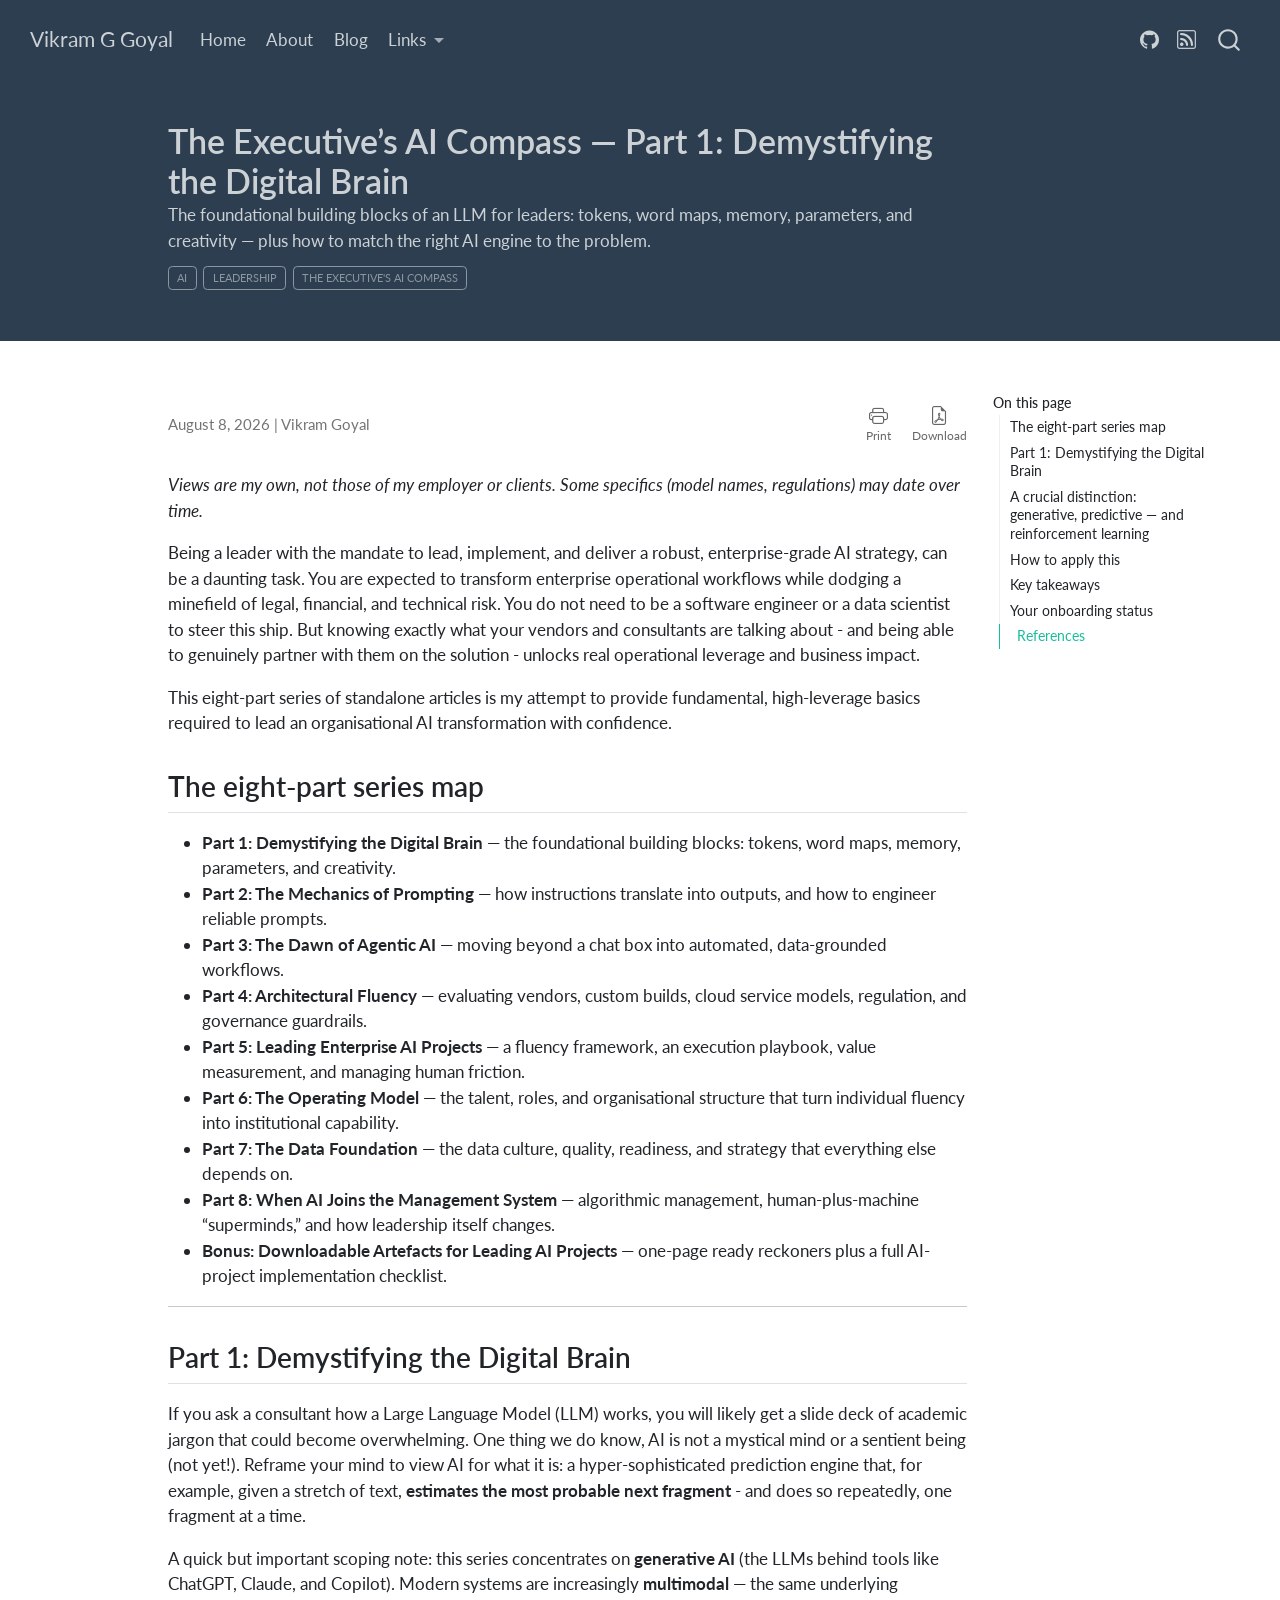
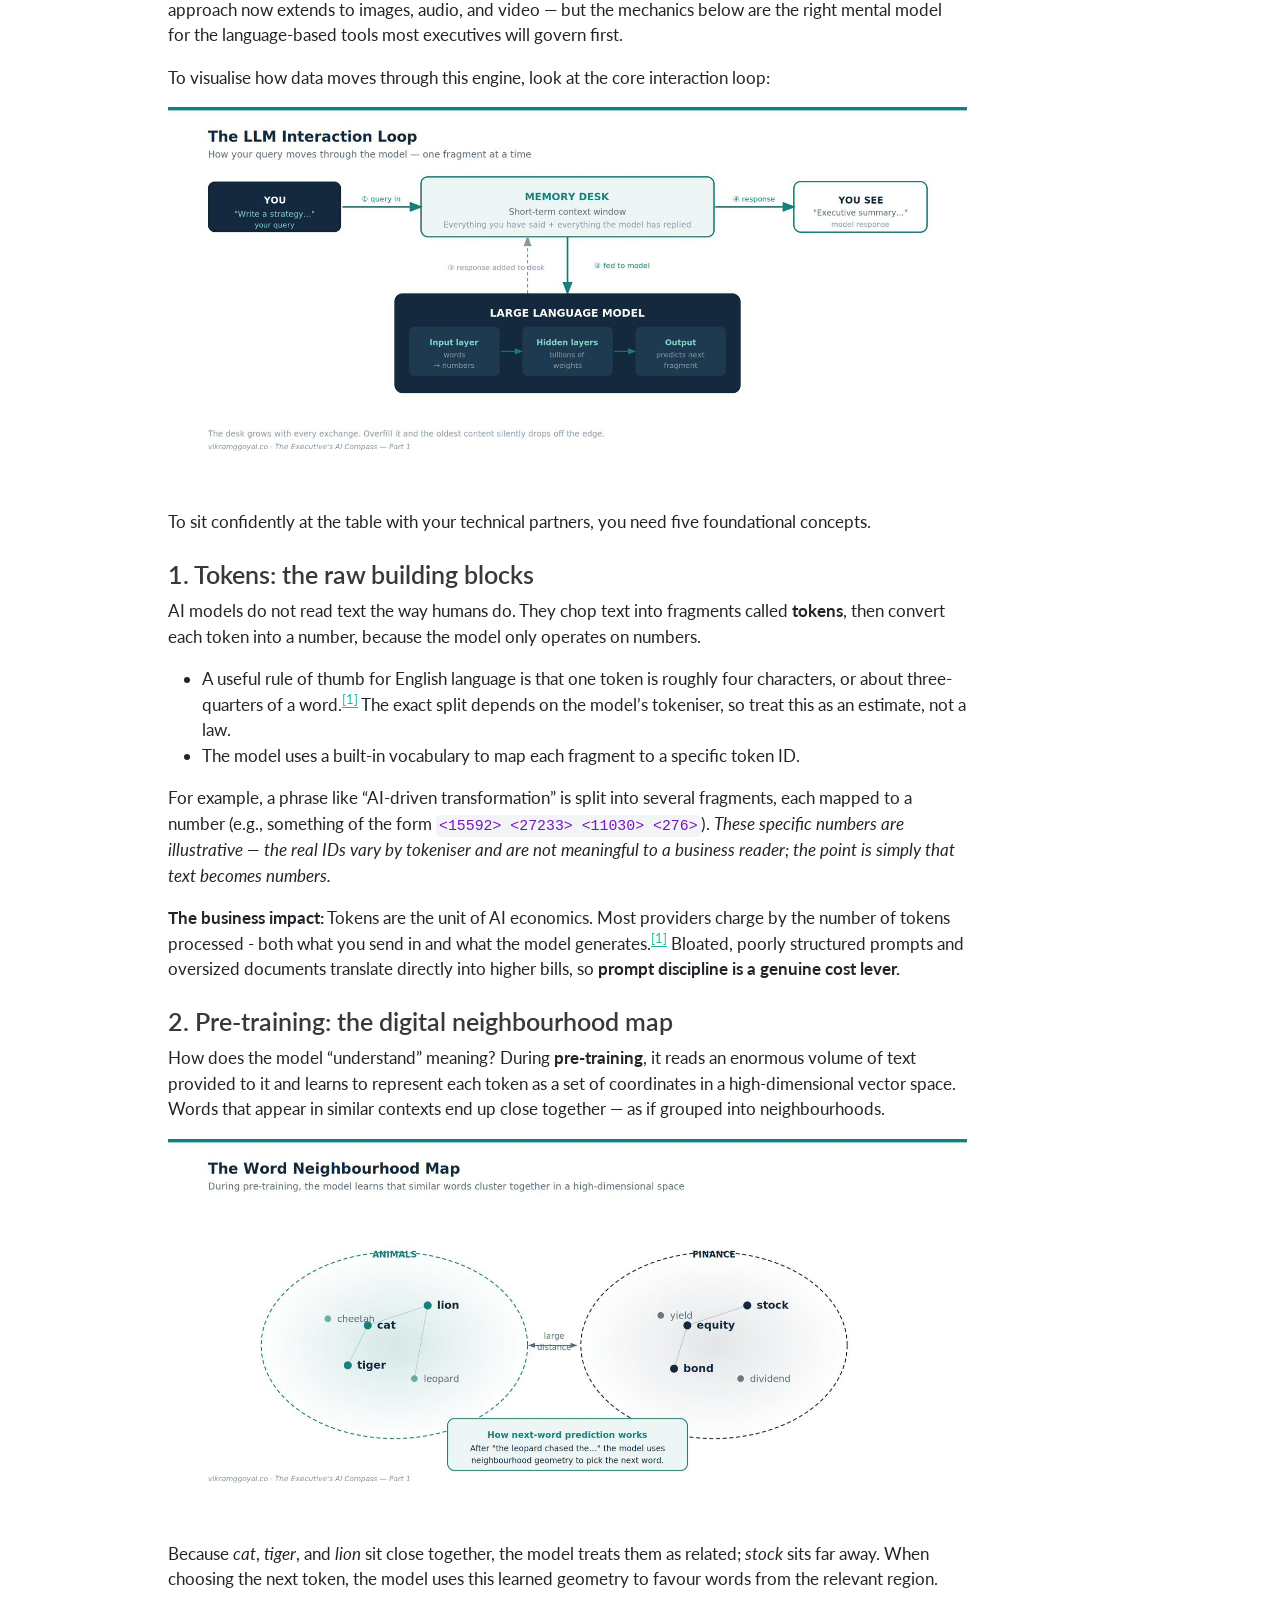
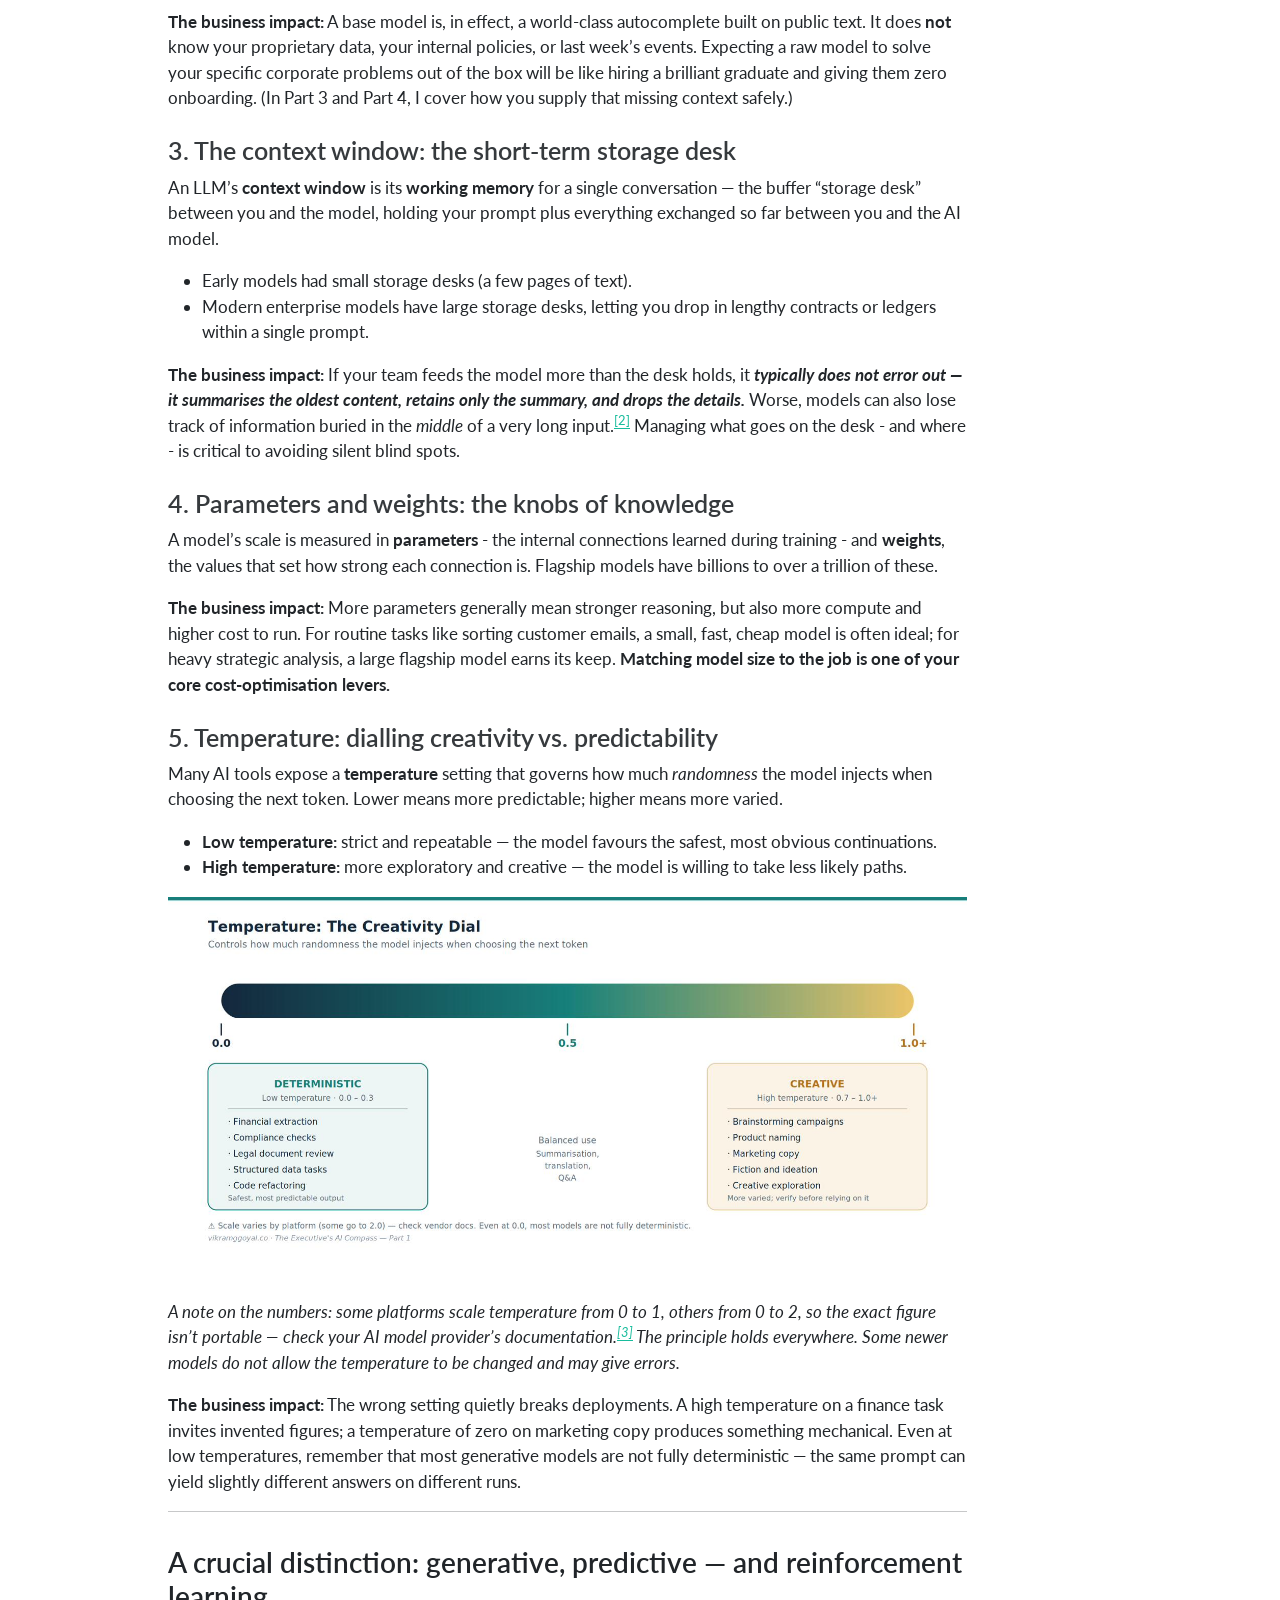
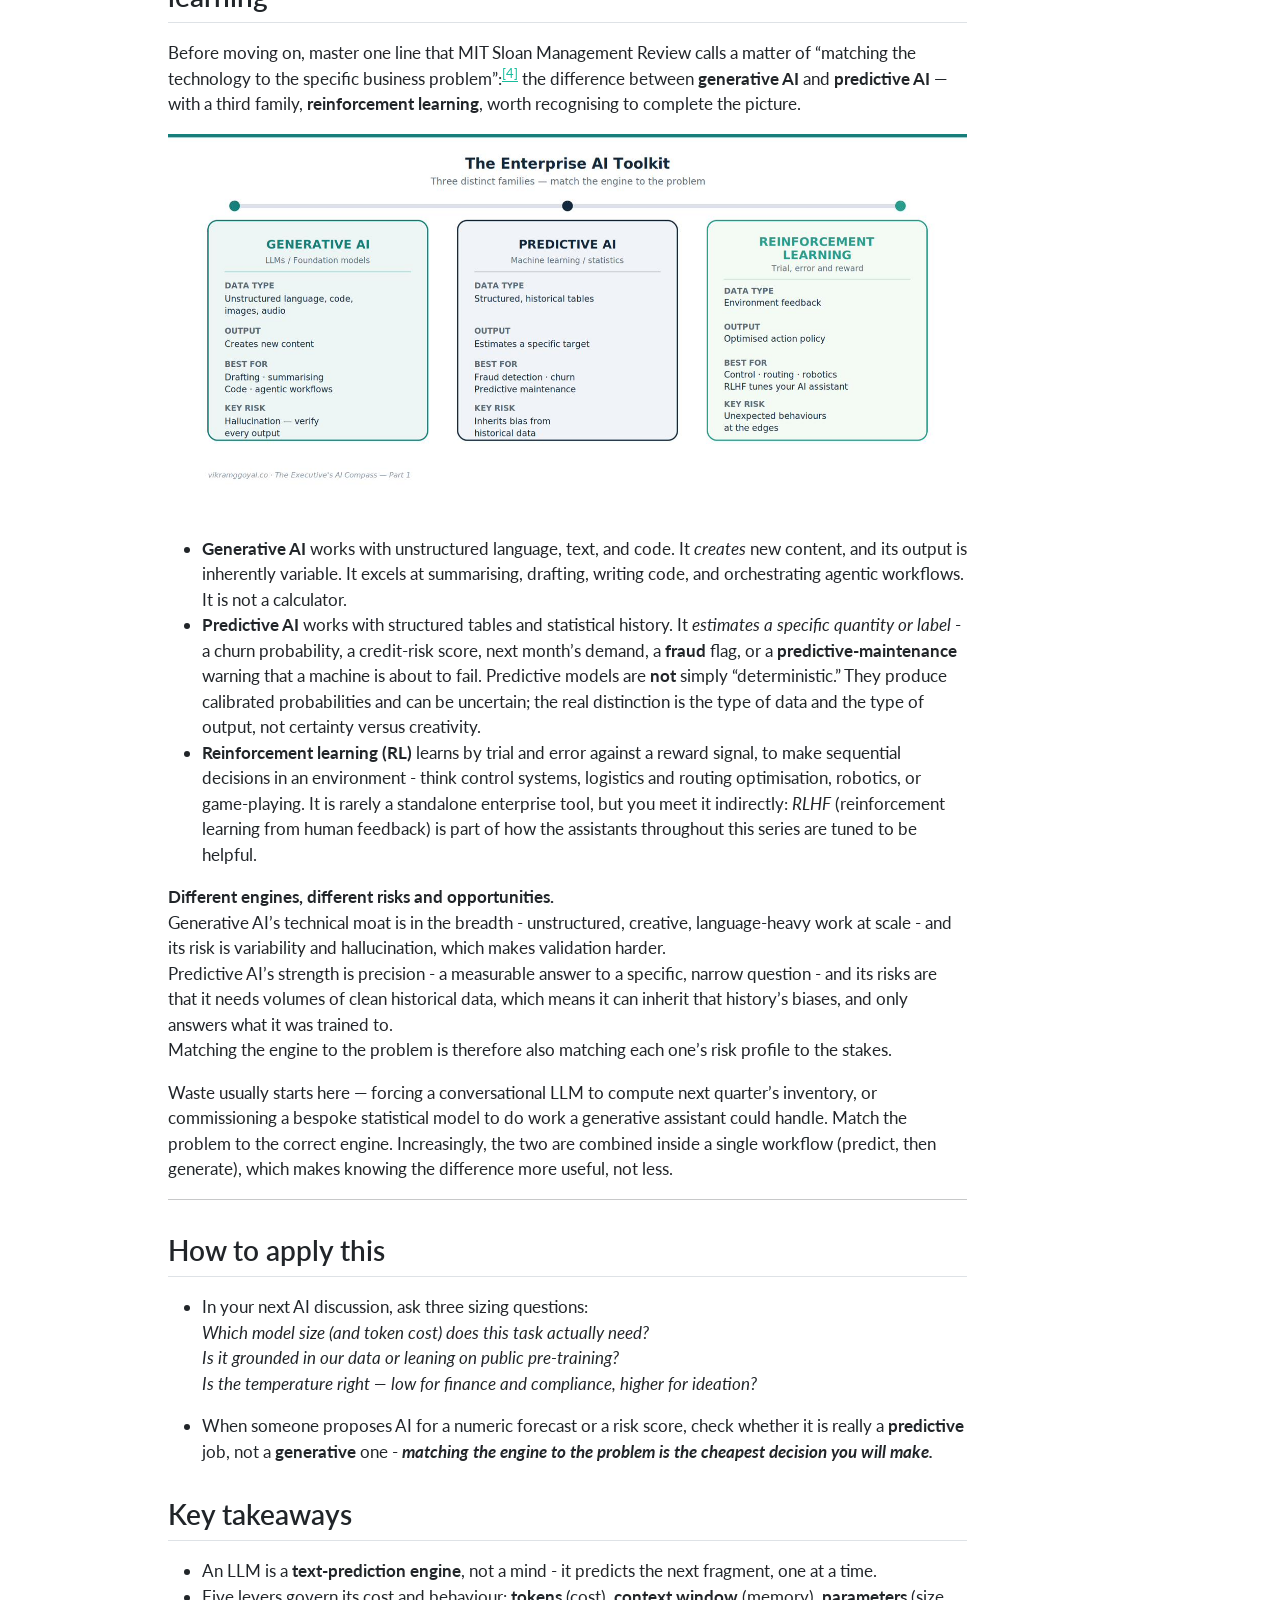
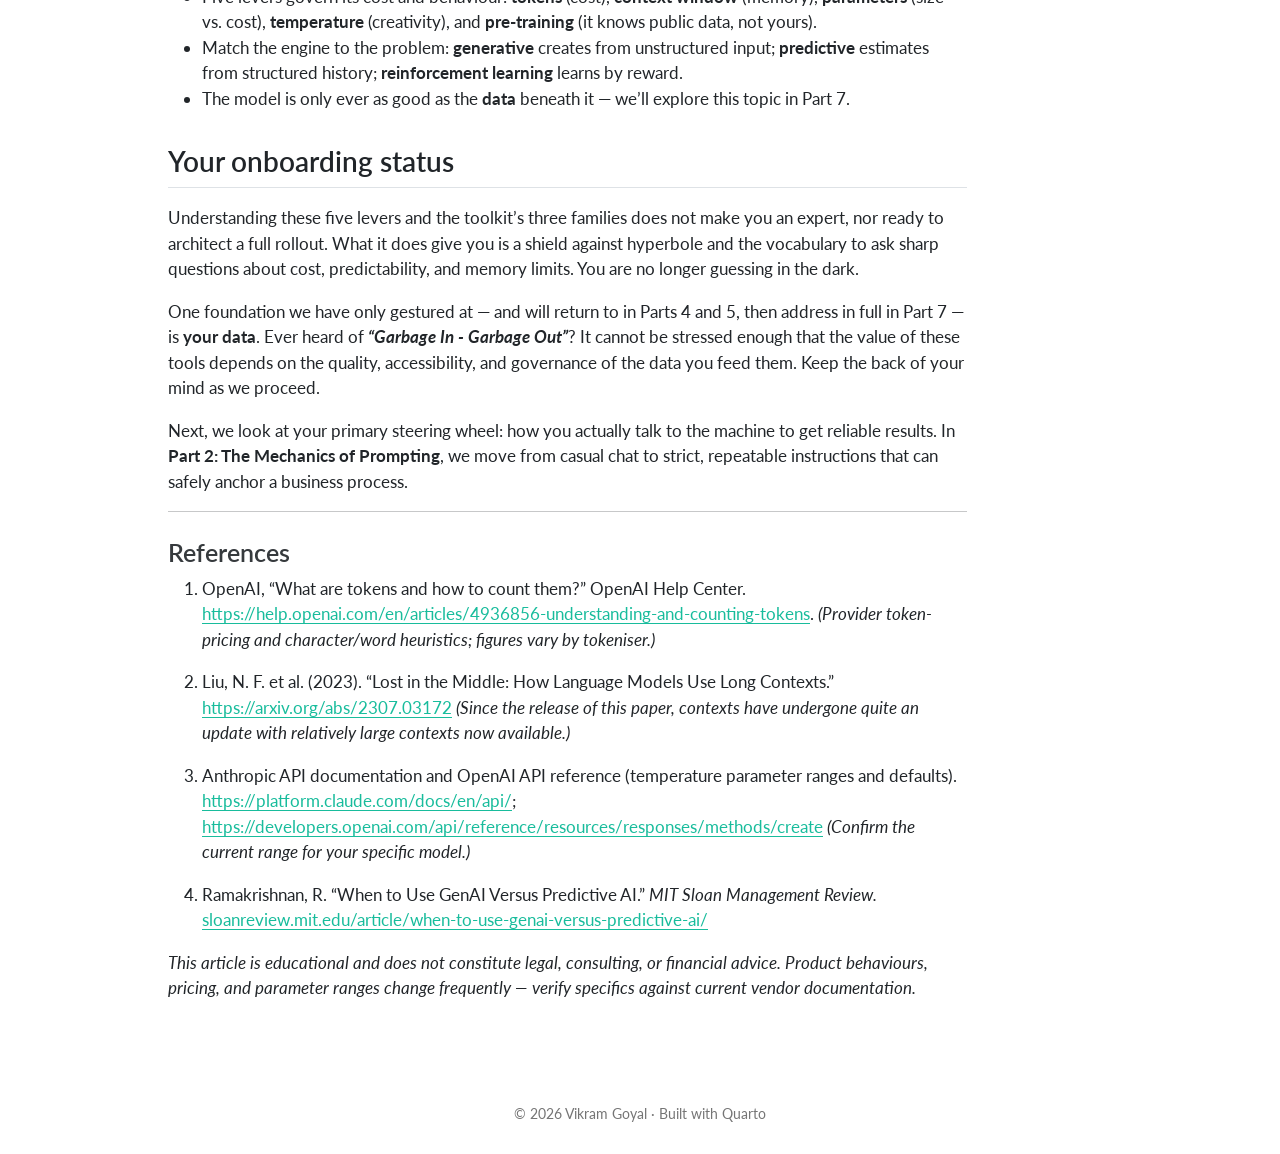
==== posts/executives-ai-compass-part-1/index.html @ efe6c6ca "Built site for gh-pages" ====
<!DOCTYPE html>
<html xmlns="http://www.w3.org/1999/xhtml" lang="en" xml:lang="en"><head>

<meta charset="utf-8">
<meta name="generator" content="quarto-1.10.18">

<meta name="viewport" content="width=device-width, initial-scale=1.0, user-scalable=yes">

<meta name="author" content="Vikram Goyal">
<meta name="dcterms.date" content="2026-08-08">
<meta name="description" content="The foundational building blocks of an LLM for leaders: tokens, word maps, memory, parameters, and creativity — plus how to match the right AI engine to the problem.">

<title>The Executive’s AI Compass — Part 1: Demystifying the Digital Brain – Vikram G Goyal</title>
<style>
/* Default styles provided by pandoc.
** See https://pandoc.org/MANUAL.html#variables-for-html for config info.
*/
span.smallcaps{font-variant: small-caps;}
div.columns{display: flex; gap: 1.5em;}
div.column{flex: auto;}
@media screen {
div.columns{gap: min(4vw, 1.5em);}
div.column{overflow-x: auto;}
}
div.hanging-indent{margin-left: 1.5em; text-indent: -1.5em;}
ul.task-list{list-style: none;}
ul.task-list li input[type="checkbox"] {
  width: 0.8em;
  margin: 0 0.8em 0.2em -1em; /* quarto-specific, see https://github.com/quarto-dev/quarto-cli/issues/4556 */ 
  vertical-align: middle;
}
</style>


<script src="../../site_libs/quarto-nav/quarto-nav.js"></script>
<script src="../../site_libs/quarto-nav/headroom.min.js"></script>
<script src="../../site_libs/clipboard/clipboard.min.js"></script>
<script src="../../site_libs/quarto-search/autocomplete.umd.js"></script>
<script src="../../site_libs/quarto-search/fuse.min.js"></script>
<script src="../../site_libs/quarto-search/quarto-search.js"></script>
<meta name="quarto:offset" content="../../">
<script src="../../site_libs/quarto-html/quarto.js" type="module"></script>
<script src="../../site_libs/quarto-html/tabsets/tabsets.js" type="module"></script>
<script src="../../site_libs/quarto-html/popper.min.js"></script>
<script src="../../site_libs/quarto-html/tippy.umd.min.js"></script>
<script src="../../site_libs/quarto-html/anchor.min.js"></script>
<link href="../../site_libs/quarto-html/tippy.css" rel="stylesheet">
<link href="../../site_libs/quarto-html/quarto-syntax-highlighting-64a204ab8560d761af7679ceaba22944.css" rel="stylesheet" id="quarto-text-highlighting-styles">
<script src="../../site_libs/bootstrap/bootstrap.min.js"></script>
<link href="../../site_libs/bootstrap/bootstrap-icons.css" rel="stylesheet">
<link href="../../site_libs/bootstrap/bootstrap-94cede32243f6e800099b3be98ef1876.min.css" rel="stylesheet" append-hash="true" id="quarto-bootstrap" data-mode="light">
<script id="quarto-search-options" type="application/json">{
  "location": "navbar",
  "copy-button": false,
  "collapse-after": 3,
  "panel-placement": "end",
  "type": "overlay",
  "limit": 50,
  "keyboard-shortcut": [
    "f",
    "/",
    "s"
  ],
  "show-item-context": false,
  "language": {
    "search-no-results-text": "No results",
    "search-matching-documents-text": "matching documents",
    "search-copy-link-title": "Copy link to search",
    "search-hide-matches-text": "Hide additional matches",
    "search-more-match-text": "more match in this document",
    "search-more-matches-text": "more matches in this document",
    "search-clear-button-title": "Clear",
    "search-text-placeholder": "",
    "search-detached-cancel-button-title": "Cancel",
    "search-submit-button-title": "Submit",
    "search-label": "Search"
  }
}</script>
<style>html{ scroll-behavior: smooth; }</style>


<link rel="stylesheet" href="../../styles/print.css">
</head>

<body class="nav-fixed quarto-light">

<div id="quarto-search-results"></div>
  <header id="quarto-header" class="headroom fixed-top quarto-banner">
    <nav class="navbar navbar-expand-lg " data-bs-theme="dark">
      <div class="navbar-container container-fluid">
      <div class="navbar-brand-container mx-auto">
    <a class="navbar-brand" href="../../index.html">
    <span class="navbar-title">Vikram G Goyal</span>
    </a>
  </div>
            <div id="quarto-search" class="" title="Search"></div>
          <button class="navbar-toggler" type="button" data-bs-toggle="collapse" data-bs-target="#navbarCollapse" aria-controls="navbarCollapse" role="menu" aria-expanded="false" aria-label="Toggle navigation" onclick="if (window.quartoToggleHeadroom) { window.quartoToggleHeadroom(); }">
  <span class="navbar-toggler-icon"></span>
</button>
          <div class="collapse navbar-collapse" id="navbarCollapse">
            <ul class="navbar-nav navbar-nav-scroll me-auto">
  <li class="nav-item">
    <a class="nav-link" href="../../index.html"> 
<span class="menu-text">Home</span></a>
  </li>  
  <li class="nav-item">
    <a class="nav-link" href="../../about.html"> 
<span class="menu-text">About</span></a>
  </li>  
  <li class="nav-item">
    <a class="nav-link" href="../../blog.html"> 
<span class="menu-text">Blog</span></a>
  </li>  
  <li class="nav-item dropdown ">
    <a class="nav-link dropdown-toggle" href="#" id="nav-menu-links" role="link" data-bs-toggle="dropdown" aria-expanded="false">
 <span class="menu-text">Links</span>
    </a>
    <ul class="dropdown-menu" aria-labelledby="nav-menu-links">    
        <li>
    <a class="dropdown-item" href="../../links/youtube.html">
 <span class="dropdown-text">YouTube</span></a>
  </li>  
        <li>
    <a class="dropdown-item" href="../../links/reading.html">
 <span class="dropdown-text">Reading</span></a>
  </li>  
    </ul>
  </li>
</ul>
            <ul class="navbar-nav navbar-nav-scroll ms-auto">
  <li class="nav-item compact">
    <a class="nav-link" href="https://github.com/vikramggoyal"> <i class="bi bi-github" role="img" aria-label="GitHub">
</i> 
<span class="menu-text"></span></a>
  </li>  
  <li class="nav-item compact">
    <a class="nav-link" href="../../blog.xml"> <i class="bi bi-rss" role="img" aria-label="RSS">
</i> 
<span class="menu-text"></span></a>
  </li>  
</ul>
          </div> <!-- /navcollapse -->
            <div class="quarto-navbar-tools">
</div>
      </div> <!-- /container-fluid -->
    </nav>
</header>
<!-- content -->
<header id="title-block-header" class="quarto-title-block default page-columns page-full">
  <div class="quarto-title-banner page-columns page-full">
    <div class="quarto-title column-body">
      <h1 class="title">The Executive’s AI Compass — Part 1: Demystifying the Digital Brain</h1>
                  <div>
        <div class="description">
          The foundational building blocks of an LLM for leaders: tokens, word maps, memory, parameters, and creativity — plus how to match the right AI engine to the problem.
        </div>
      </div>
                          <div class="quarto-categories">
                <div class="quarto-category">AI</div>
                <div class="quarto-category">Leadership</div>
                <div class="quarto-category">The Executive's AI Compass</div>
              </div>
                  </div>
  </div>
    
  
  <div class="quarto-title-meta">

      <div>
      <div class="quarto-title-meta-heading">Author</div>
      <div class="quarto-title-meta-contents">
               <p>Vikram Goyal </p>
            </div>
    </div>
      
      <div>
      <div class="quarto-title-meta-heading">Published</div>
      <div class="quarto-title-meta-contents">
        <p class="date">August 8, 2026</p>
      </div>
    </div>
    
      
    </div>
    
  
  </header><div id="quarto-content" class="quarto-container page-columns page-rows-contents page-layout-article page-navbar">
<!-- sidebar -->
<!-- margin-sidebar -->
    <div id="quarto-margin-sidebar" class="sidebar margin-sidebar">
        <nav id="TOC" role="doc-toc" class="toc-active">
    <h2 id="toc-title">On this page</h2>
   
  <ul>
  <li><a href="#the-eight-part-series-map" id="toc-the-eight-part-series-map" class="nav-link active" data-scroll-target="#the-eight-part-series-map">The eight-part series map</a></li>
  <li><a href="#part-1-demystifying-the-digital-brain" id="toc-part-1-demystifying-the-digital-brain" class="nav-link" data-scroll-target="#part-1-demystifying-the-digital-brain">Part 1: Demystifying the Digital Brain</a>
  <ul class="collapse">
  <li><a href="#tokens-the-raw-building-blocks" id="toc-tokens-the-raw-building-blocks" class="nav-link" data-scroll-target="#tokens-the-raw-building-blocks">1. Tokens: the raw building blocks</a></li>
  <li><a href="#pre-training-the-digital-neighbourhood-map" id="toc-pre-training-the-digital-neighbourhood-map" class="nav-link" data-scroll-target="#pre-training-the-digital-neighbourhood-map">2. Pre-training: the digital neighbourhood map</a></li>
  <li><a href="#the-context-window-the-short-term-storage-desk" id="toc-the-context-window-the-short-term-storage-desk" class="nav-link" data-scroll-target="#the-context-window-the-short-term-storage-desk">3. The context window: the short-term storage desk</a></li>
  <li><a href="#parameters-and-weights-the-knobs-of-knowledge" id="toc-parameters-and-weights-the-knobs-of-knowledge" class="nav-link" data-scroll-target="#parameters-and-weights-the-knobs-of-knowledge">4. Parameters and weights: the knobs of knowledge</a></li>
  <li><a href="#temperature-dialling-creativity-vs.-predictability" id="toc-temperature-dialling-creativity-vs.-predictability" class="nav-link" data-scroll-target="#temperature-dialling-creativity-vs.-predictability">5. Temperature: dialling creativity vs.&nbsp;predictability</a></li>
  </ul></li>
  <li><a href="#a-crucial-distinction-generative-predictive-and-reinforcement-learning" id="toc-a-crucial-distinction-generative-predictive-and-reinforcement-learning" class="nav-link" data-scroll-target="#a-crucial-distinction-generative-predictive-and-reinforcement-learning">A crucial distinction: generative, predictive — and reinforcement learning</a></li>
  <li><a href="#how-to-apply-this" id="toc-how-to-apply-this" class="nav-link" data-scroll-target="#how-to-apply-this">How to apply this</a></li>
  <li><a href="#key-takeaways" id="toc-key-takeaways" class="nav-link" data-scroll-target="#key-takeaways">Key takeaways</a></li>
  <li><a href="#your-onboarding-status" id="toc-your-onboarding-status" class="nav-link" data-scroll-target="#your-onboarding-status">Your onboarding status</a>
  <ul class="collapse">
  <li><a href="#references" id="toc-references" class="nav-link" data-scroll-target="#references">References</a></li>
  </ul></li>
  </ul>
</nav>
    </div>
<!-- main -->
<main class="content quarto-banner-title-block" id="quarto-document-content">





<div class="post-header no-print">
<div class="post-header__byline">
<p><span class="post-header__date">August 8, 2026</span> | Vikram Goyal</p>
</div>
<div class="post-toolbar" role="group" aria-label="Post actions">
  <button type="button" class="post-toolbar__btn" data-action="print" onclick="window.print()" title="Print">
    <i class="bi bi-printer" aria-hidden="true"></i><span>Print</span>
  </button>
  <a class="post-toolbar__btn" data-action="pdf" href="index.pdf" download="" title="Download as PDF">
    <i class="bi bi-file-earmark-pdf" aria-hidden="true"></i><span>Download</span>
  </a>
</div>
</div>
<p><em>Views are my own, not those of my employer or clients. Some specifics (model names, regulations) may date over time.</em></p>
<p>Being a leader with the mandate to lead, implement, and deliver a robust, enterprise-grade AI strategy, can be a daunting task. You are expected to transform enterprise operational workflows while dodging a minefield of legal, financial, and technical risk. You do not need to be a software engineer or a data scientist to steer this ship. But knowing exactly what your vendors and consultants are talking about - and being able to genuinely partner with them on the solution - unlocks real operational leverage and business impact.</p>
<p>This eight-part series of standalone articles is my attempt to provide fundamental, high-leverage basics required to lead an organisational AI transformation with confidence.</p>
<section id="the-eight-part-series-map" class="level2">
<h2 class="anchored" data-anchor-id="the-eight-part-series-map">The eight-part series map</h2>
<ul>
<li><strong>Part 1: Demystifying the Digital Brain</strong> — the foundational building blocks: tokens, word maps, memory, parameters, and creativity.</li>
<li><strong>Part 2: The Mechanics of Prompting</strong> — how instructions translate into outputs, and how to engineer reliable prompts.</li>
<li><strong>Part 3: The Dawn of Agentic AI</strong> — moving beyond a chat box into automated, data-grounded workflows.</li>
<li><strong>Part 4: Architectural Fluency</strong> — evaluating vendors, custom builds, cloud service models, regulation, and governance guardrails.</li>
<li><strong>Part 5: Leading Enterprise AI Projects</strong> — a fluency framework, an execution playbook, value measurement, and managing human friction.</li>
<li><strong>Part 6: The Operating Model</strong> — the talent, roles, and organisational structure that turn individual fluency into institutional capability.</li>
<li><strong>Part 7: The Data Foundation</strong> — the data culture, quality, readiness, and strategy that everything else depends on.</li>
<li><strong>Part 8: When AI Joins the Management System</strong> — algorithmic management, human-plus-machine “superminds,” and how leadership itself changes.</li>
<li><strong>Bonus: Downloadable Artefacts for Leading AI Projects</strong> — one-page ready reckoners plus a full AI-project implementation checklist.</li>
</ul>
<hr>
</section>
<section id="part-1-demystifying-the-digital-brain" class="level2">
<h2 class="anchored" data-anchor-id="part-1-demystifying-the-digital-brain">Part 1: Demystifying the Digital Brain</h2>
<p>If you ask a consultant how a Large Language Model (LLM) works, you will likely get a slide deck of academic jargon that could become overwhelming. One thing we do know, AI is not a mystical mind or a sentient being (not yet!). Reframe your mind to view AI for what it is: a hyper-sophisticated prediction engine that, for example, given a stretch of text, <strong>estimates the most probable next fragment</strong> - and does so repeatedly, one fragment at a time.</p>
<p>A quick but important scoping note: this series concentrates on <strong>generative AI</strong> (the LLMs behind tools like ChatGPT, Claude, and Copilot). Modern systems are increasingly <strong>multimodal</strong> — the same underlying approach now extends to images, audio, and video — but the mechanics below are the right mental model for the language-based tools most executives will govern first.</p>
<p>To visualise how data moves through this engine, look at the core interaction loop:</p>
<p><img src="img-p1-1-to-visualise-how-data-moves-through-this-e.jpg" class="img-fluid" alt="Diagram: the LLM interaction loop — query in, model predicts the next fragment, response added to the context window"></p>
<p>To sit confidently at the table with your technical partners, you need five foundational concepts.</p>
<section id="tokens-the-raw-building-blocks" class="level3">
<h3 class="anchored" data-anchor-id="tokens-the-raw-building-blocks">1. Tokens: the raw building blocks</h3>
<p>AI models do not read text the way humans do. They chop text into fragments called <strong>tokens</strong>, then convert each token into a number, because the model only operates on numbers.</p>
<ul>
<li>A useful rule of thumb for English language is that one token is roughly four characters, or about three-quarters of a word.<sup><a href="#ref-1">[1]</a></sup> The exact split depends on the model’s tokeniser, so treat this as an estimate, not a law.</li>
<li>The model uses a built-in vocabulary to map each fragment to a specific token ID.</li>
</ul>
<p>For example, a phrase like “AI-driven transformation” is split into several fragments, each mapped to a number (e.g., something of the form <code>&lt;15592&gt; &lt;27233&gt; &lt;11030&gt; &lt;276&gt;</code>). <em>These specific numbers are illustrative — the real IDs vary by tokeniser and are not meaningful to a business reader; the point is simply that text becomes numbers.</em></p>
<p><strong>The business impact:</strong> Tokens are the unit of AI economics. Most providers charge by the number of tokens processed - both what you send in and what the model generates.<sup><a href="#ref-1">[1]</a></sup> Bloated, poorly structured prompts and oversized documents translate directly into higher bills, so <strong>prompt discipline is a genuine cost lever.</strong></p>
</section>
<section id="pre-training-the-digital-neighbourhood-map" class="level3">
<h3 class="anchored" data-anchor-id="pre-training-the-digital-neighbourhood-map">2. Pre-training: the digital neighbourhood map</h3>
<p>How does the model “understand” meaning? During <strong>pre-training</strong>, it reads an enormous volume of text provided to it and learns to represent each token as a set of coordinates in a high-dimensional vector space. Words that appear in similar contexts end up close together — as if grouped into neighbourhoods.</p>
<p><img src="img-p1-2-2-pre-training-the-digital-neighbourhood-m.jpg" class="img-fluid" alt="2. Pre-training: the digital neighbourhood map"></p>
<p>Because <em>cat</em>, <em>tiger</em>, and <em>lion</em> sit close together, the model treats them as related; <em>stock</em> sits far away. When choosing the next token, the model uses this learned geometry to favour words from the relevant region.</p>
<p><strong>The business impact:</strong> A base model is, in effect, a world-class autocomplete built on public text. It does <strong>not</strong> know your proprietary data, your internal policies, or last week’s events. Expecting a raw model to solve your specific corporate problems out of the box will be like hiring a brilliant graduate and giving them zero onboarding. (In Part 3 and Part 4, I cover how you supply that missing context safely.)</p>
</section>
<section id="the-context-window-the-short-term-storage-desk" class="level3">
<h3 class="anchored" data-anchor-id="the-context-window-the-short-term-storage-desk">3. The context window: the short-term storage desk</h3>
<p>An LLM’s <strong>context window</strong> is its <strong>working memory</strong> for a single conversation — the buffer “storage desk” between you and the model, holding your prompt plus everything exchanged so far between you and the AI model.</p>
<ul>
<li>Early models had small storage desks (a few pages of text).</li>
<li>Modern enterprise models have large storage desks, letting you drop in lengthy contracts or ledgers within a single prompt.</li>
</ul>
<p><strong>The business impact:</strong> If your team feeds the model more than the desk holds, it <strong><em>typically does not error out — it summarises the oldest content, retains only the summary, and drops the details.</em></strong> Worse, models can also lose track of information buried in the <em>middle</em> of a very long input.<sup><a href="#ref-2">[2]</a></sup> Managing what goes on the desk - and where - is critical to avoiding silent blind spots.</p>
</section>
<section id="parameters-and-weights-the-knobs-of-knowledge" class="level3">
<h3 class="anchored" data-anchor-id="parameters-and-weights-the-knobs-of-knowledge">4. Parameters and weights: the knobs of knowledge</h3>
<p>A model’s scale is measured in <strong>parameters</strong> - the internal connections learned during training - and <strong>weights</strong>, the values that set how strong each connection is. Flagship models have billions to over a trillion of these.</p>
<p><strong>The business impact:</strong> More parameters generally mean stronger reasoning, but also more compute and higher cost to run. For routine tasks like sorting customer emails, a small, fast, cheap model is often ideal; for heavy strategic analysis, a large flagship model earns its keep. <strong>Matching model size to the job is one of your core cost-optimisation levers.</strong></p>
</section>
<section id="temperature-dialling-creativity-vs.-predictability" class="level3">
<h3 class="anchored" data-anchor-id="temperature-dialling-creativity-vs.-predictability">5. Temperature: dialling creativity vs.&nbsp;predictability</h3>
<p>Many AI tools expose a <strong>temperature</strong> setting that governs how much <em>randomness</em> the model injects when choosing the next token. Lower means more predictable; higher means more varied.</p>
<ul>
<li><strong>Low temperature:</strong> strict and repeatable — the model favours the safest, most obvious continuations.</li>
<li><strong>High temperature:</strong> more exploratory and creative — the model is willing to take less likely paths.</li>
</ul>
<p><img src="img-p1-3-5-temperature-dialling-creativity-vs-predi.jpg" class="img-fluid" alt="Diagram: the temperature scale from deterministic and strict to creative and unpredictable"></p>
<p><em>A note on the numbers: some platforms scale temperature from 0 to 1, others from 0 to 2, so the exact figure isn’t portable — check your AI model provider’s documentation.<sup><a href="#ref-3">[3]</a></sup> The principle holds everywhere. Some newer models do not allow the temperature to be changed and may give errors.</em></p>
<p><strong>The business impact:</strong> The wrong setting quietly breaks deployments. A high temperature on a finance task invites invented figures; a temperature of zero on marketing copy produces something mechanical. Even at low temperatures, remember that most generative models are not fully deterministic — the same prompt can yield slightly different answers on different runs.</p>
<hr>
</section>
</section>
<section id="a-crucial-distinction-generative-predictive-and-reinforcement-learning" class="level2">
<h2 class="anchored" data-anchor-id="a-crucial-distinction-generative-predictive-and-reinforcement-learning">A crucial distinction: generative, predictive — and reinforcement learning</h2>
<p>Before moving on, master one line that MIT Sloan Management Review calls a matter of “matching the technology to the specific business problem”:<sup><a href="#ref-4">[4]</a></sup> the difference between <strong>generative AI</strong> and <strong>predictive AI</strong> — with a third family, <strong>reinforcement learning</strong>, worth recognising to complete the picture.</p>
<p><img src="img-p1-4-a-crucial-distinction-generative-predictiv.jpg" class="img-fluid" alt="A crucial distinction: generative, predictive — and reinforcement learning"></p>
<ul>
<li><strong>Generative AI</strong> works with unstructured language, text, and code. It <em>creates</em> new content, and its output is inherently variable. It excels at summarising, drafting, writing code, and orchestrating agentic workflows. It is not a calculator.</li>
<li><strong>Predictive AI</strong> works with structured tables and statistical history. It <em>estimates a specific quantity or label</em> - a churn probability, a credit-risk score, next month’s demand, a <strong>fraud</strong> flag, or a <strong>predictive-maintenance</strong> warning that a machine is about to fail. Predictive models are <strong>not</strong> simply “deterministic.” They produce calibrated probabilities and can be uncertain; the real distinction is the type of data and the type of output, not certainty versus creativity.</li>
<li><strong>Reinforcement learning (RL)</strong> learns by trial and error against a reward signal, to make sequential decisions in an environment - think control systems, logistics and routing optimisation, robotics, or game-playing. It is rarely a standalone enterprise tool, but you meet it indirectly: <em>RLHF</em> (reinforcement learning from human feedback) is part of how the assistants throughout this series are tuned to be helpful.</li>
</ul>
<p><strong>Different engines, different risks and opportunities.</strong><br>
Generative AI’s technical moat is in the breadth - unstructured, creative, language-heavy work at scale - and its risk is variability and hallucination, which makes validation harder.<br>
Predictive AI’s strength is precision - a measurable answer to a specific, narrow question - and its risks are that it needs volumes of clean historical data, which means it can inherit that history’s biases, and only answers what it was trained to.<br>
Matching the engine to the problem is therefore also matching each one’s risk profile to the stakes.</p>
<p>Waste usually starts here — forcing a conversational LLM to compute next quarter’s inventory, or commissioning a bespoke statistical model to do work a generative assistant could handle. Match the problem to the correct engine. Increasingly, the two are combined inside a single workflow (predict, then generate), which makes knowing the difference more useful, not less.</p>
<hr>
</section>
<section id="how-to-apply-this" class="level2">
<h2 class="anchored" data-anchor-id="how-to-apply-this">How to apply this</h2>
<ul>
<li><p>In your next AI discussion, ask three sizing questions:<br>
<em>Which model size (and token cost) does this task actually need?</em><br>
<em>Is it grounded in our data or leaning on public pre-training?</em><br>
<em>Is the temperature right — low for finance and compliance, higher for ideation?</em></p></li>
<li><p>When someone proposes AI for a numeric forecast or a risk score, check whether it is really a <strong>predictive</strong> job, not a <strong>generative</strong> one - <strong><em>matching the engine to the problem is the cheapest decision you will make.</em></strong></p></li>
</ul>
</section>
<section id="key-takeaways" class="level2">
<h2 class="anchored" data-anchor-id="key-takeaways">Key takeaways</h2>
<ul>
<li>An LLM is a <strong>text-prediction engine</strong>, not a mind - it predicts the next fragment, one at a time.</li>
<li>Five levers govern its cost and behaviour: <strong>tokens</strong> (cost), <strong>context window</strong> (memory), <strong>parameters</strong> (size vs.&nbsp;cost), <strong>temperature</strong> (creativity), and <strong>pre-training</strong> (it knows public data, not yours).</li>
<li>Match the engine to the problem: <strong>generative</strong> creates from unstructured input; <strong>predictive</strong> estimates from structured history; <strong>reinforcement learning</strong> learns by reward.</li>
<li>The model is only ever as good as the <strong>data</strong> beneath it — we’ll explore this topic in Part 7.</li>
</ul>
</section>
<section id="your-onboarding-status" class="level2">
<h2 class="anchored" data-anchor-id="your-onboarding-status">Your onboarding status</h2>
<p>Understanding these five levers and the toolkit’s three families does not make you an expert, nor ready to architect a full rollout. What it does give you is a shield against hyperbole and the vocabulary to ask sharp questions about cost, predictability, and memory limits. You are no longer guessing in the dark.</p>
<p>One foundation we have only gestured at — and will return to in Parts 4 and 5, then address in full in Part 7 — is <strong>your data</strong>. Ever heard of <strong><em>“Garbage In - Garbage Out”</em></strong>? It cannot be stressed enough that the value of these tools depends on the quality, accessibility, and governance of the data you feed them. Keep the back of your mind as we proceed.</p>
<p>Next, we look at your primary steering wheel: how you actually talk to the machine to get reliable results. In <strong>Part 2: The Mechanics of Prompting</strong>, we move from casual chat to strict, repeatable instructions that can safely anchor a business process.</p>
<hr>
<section id="references" class="level3">
<h3 class="anchored" data-anchor-id="references">References</h3>
<ol type="1">
<li><p><span id="ref-1"></span>OpenAI, “What are tokens and how to count them?” OpenAI Help Center. <a href="https://help.openai.com/en/articles/4936856-understanding-and-counting-tokens" class="uri">https://help.openai.com/en/articles/4936856-understanding-and-counting-tokens</a>. <em>(Provider token-pricing and character/word heuristics; figures vary by tokeniser.)</em></p></li>
<li><p><span id="ref-2"></span>Liu, N. F. et al.&nbsp;(2023). “Lost in the Middle: How Language Models Use Long Contexts.” <a href="https://arxiv.org/abs/2307.03172" class="uri">https://arxiv.org/abs/2307.03172</a> <em>(Since the release of this paper, contexts have undergone quite an update with relatively large contexts now available.)</em></p></li>
<li><p><span id="ref-3"></span>Anthropic API documentation and OpenAI API reference (temperature parameter ranges and defaults). <a href="https://platform.claude.com/docs/en/api/" class="uri">https://platform.claude.com/docs/en/api/</a>; <a href="https://developers.openai.com/api/reference/resources/responses/methods/create" class="uri">https://developers.openai.com/api/reference/resources/responses/methods/create</a> <em>(Confirm the current range for your specific model.)</em></p></li>
<li><p><span id="ref-4"></span>Ramakrishnan, R. “When to Use GenAI Versus Predictive AI.” <em>MIT Sloan Management Review.</em> <a href="https://sloanreview.mit.edu/article/when-to-use-genai-versus-predictive-ai/">sloanreview.mit.edu/article/when-to-use-genai-versus-predictive-ai/</a></p></li>
</ol>
<p><em>This article is educational and does not constitute legal, consulting, or financial advice. Product behaviours, pricing, and parameter ranges change frequently — verify specifics against current vendor documentation.</em></p>


</section>
</section>

</main> <!-- /main -->
<script id="quarto-html-after-body" type="application/javascript">
  window.document.addEventListener("DOMContentLoaded", function (event) {
    const icon = "";
    const anchorJS = new window.AnchorJS();
    anchorJS.options = {
      placement: 'right',
      icon: icon
    };
    anchorJS.add('.anchored');
    const isCodeAnnotation = (el) => {
      for (const clz of el.classList) {
        if (clz.startsWith('code-annotation-')) {                     
          return true;
        }
      }
      return false;
    }
    const onCopySuccess = function(e) {
      // button target
      const button = e.trigger;
      // don't keep focus
      button.blur();
      // flash "checked"
      button.classList.add('code-copy-button-checked');
      var currentTitle = button.getAttribute("title");
      button.setAttribute("title", "Copied!");
      let tooltip;
      if (window.bootstrap) {
        button.setAttribute("data-bs-toggle", "tooltip");
        button.setAttribute("data-bs-placement", "left");
        button.setAttribute("data-bs-title", "Copied!");
        tooltip = new bootstrap.Tooltip(button, 
          { trigger: "manual", 
            customClass: "code-copy-button-tooltip",
            offset: [0, -8]});
        tooltip.show();    
      }
      setTimeout(function() {
        if (tooltip) {
          tooltip.hide();
          button.removeAttribute("data-bs-title");
          button.removeAttribute("data-bs-toggle");
          button.removeAttribute("data-bs-placement");
        }
        button.setAttribute("title", currentTitle);
        button.classList.remove('code-copy-button-checked');
      }, 1000);
      // clear code selection
      e.clearSelection();
    }
    const getTextToCopy = function(trigger) {
      const outerScaffold = trigger.parentElement.cloneNode(true);
      const codeEl = outerScaffold.querySelector('code');
      for (const childEl of codeEl.children) {
        if (isCodeAnnotation(childEl)) {
          childEl.remove();
        }
      }
      return codeEl.innerText;
    }
    const clipboard = new window.ClipboardJS('.code-copy-button:not([data-in-quarto-modal])', {
      text: getTextToCopy
    });
    clipboard.on('success', onCopySuccess);
    if (window.document.getElementById('quarto-embedded-source-code-modal')) {
      const clipboardModal = new window.ClipboardJS('.code-copy-button[data-in-quarto-modal]', {
        text: getTextToCopy,
        container: window.document.getElementById('quarto-embedded-source-code-modal')
      });
      clipboardModal.on('success', onCopySuccess);
    }
      var localhostRegex = new RegExp(/^(?:http|https):\/\/localhost\:?[0-9]*\//);
      var mailtoRegex = new RegExp(/^mailto:/);
        var filterRegex = new RegExp("https:\/\/vikramggoyal\.co");
      var isInternal = (href) => {
          return filterRegex.test(href) || localhostRegex.test(href) || mailtoRegex.test(href);
      }
      // Inspect non-navigation links and adorn them if external
     var links = window.document.querySelectorAll('a[href]:not(.nav-link):not(.navbar-brand):not(.toc-action):not(.sidebar-link):not(.sidebar-item-toggle):not(.pagination-link):not(.no-external):not([aria-hidden]):not(.dropdown-item):not(.quarto-navigation-tool):not(.about-link)');
      for (var i=0; i<links.length; i++) {
        const link = links[i];
        if (!isInternal(link.href)) {
          // undo the damage that might have been done by quarto-nav.js in the case of
          // links that we want to consider external
          if (link.dataset.originalHref !== undefined) {
            link.href = link.dataset.originalHref;
          }
        }
      }
    function tippyHover(el, contentFn, onTriggerFn, onUntriggerFn) {
      const config = {
        allowHTML: true,
        maxWidth: 500,
        delay: 100,
        arrow: false,
        appendTo: function(el) {
            return el.parentElement;
        },
        interactive: true,
        interactiveBorder: 10,
        theme: 'quarto',
        placement: 'bottom-start',
      };
      if (contentFn) {
        config.content = contentFn;
      }
      if (onTriggerFn) {
        config.onTrigger = onTriggerFn;
      }
      if (onUntriggerFn) {
        config.onUntrigger = onUntriggerFn;
      }
      window.tippy(el, config); 
    }
    const noterefs = window.document.querySelectorAll('a[role="doc-noteref"]');
    for (var i=0; i<noterefs.length; i++) {
      const ref = noterefs[i];
      tippyHover(ref, function() {
        // use id or data attribute instead here
        let href = ref.getAttribute('data-footnote-href') || ref.getAttribute('href');
        try { href = new URL(href).hash; } catch {}
        const id = href.replace(/^#\/?/, "");
        const note = window.document.getElementById(id);
        if (note) {
          return note.innerHTML;
        } else {
          return "";
        }
      });
    }
    const xrefs = window.document.querySelectorAll('a.quarto-xref');
    const processXRef = (id, note) => {
      // Strip column container classes
      const stripColumnClz = (el) => {
        el.classList.remove("page-full", "page-columns");
        if (el.children) {
          for (const child of el.children) {
            stripColumnClz(child);
          }
        }
      }
      stripColumnClz(note)
      if (id === null || id.startsWith('sec-')) {
        // Special case sections, only their first couple elements
        const container = document.createElement("div");
        if (note.children && note.children.length > 2) {
          container.appendChild(note.children[0].cloneNode(true));
          for (let i = 1; i < note.children.length; i++) {
            const child = note.children[i];
            if (child.tagName === "P" && child.innerText === "") {
              continue;
            } else {
              container.appendChild(child.cloneNode(true));
              break;
            }
          }
          if (window.Quarto?.typesetMath) {
            window.Quarto.typesetMath(container);
          }
          return container.innerHTML
        } else {
          if (window.Quarto?.typesetMath) {
            window.Quarto.typesetMath(note);
          }
          return note.innerHTML;
        }
      } else {
        // Remove any anchor links if they are present
        const anchorLink = note.querySelector('a.anchorjs-link');
        if (anchorLink) {
          anchorLink.remove();
        }
        if (window.Quarto?.typesetMath) {
          window.Quarto.typesetMath(note);
        }
        if (note.classList.contains("callout")) {
          return note.outerHTML;
        } else {
          return note.innerHTML;
        }
      }
    }
    for (var i=0; i<xrefs.length; i++) {
      const xref = xrefs[i];
      tippyHover(xref, undefined, function(instance) {
        instance.disable();
        let url = xref.getAttribute('href');
        let hash = undefined; 
        if (url.startsWith('#')) {
          hash = url;
        } else {
          try { hash = new URL(url).hash; } catch {}
        }
        if (hash) {
          const id = hash.replace(/^#\/?/, "");
          const note = window.document.getElementById(id);
          if (note !== null) {
            try {
              const html = processXRef(id, note.cloneNode(true));
              instance.setContent(html);
            } finally {
              instance.enable();
              instance.show();
            }
          } else {
            // See if we can fetch this
            fetch(url.split('#')[0])
            .then(res => res.text())
            .then(html => {
              const parser = new DOMParser();
              const htmlDoc = parser.parseFromString(html, "text/html");
              const note = htmlDoc.getElementById(id);
              if (note !== null) {
                const html = processXRef(id, note);
                instance.setContent(html);
              } 
            }).finally(() => {
              instance.enable();
              instance.show();
            });
          }
        } else {
          // See if we can fetch a full url (with no hash to target)
          // This is a special case and we should probably do some content thinning / targeting
          fetch(url)
          .then(res => res.text())
          .then(html => {
            const parser = new DOMParser();
            const htmlDoc = parser.parseFromString(html, "text/html");
            const note = htmlDoc.querySelector('main.content');
            if (note !== null) {
              // This should only happen for chapter cross references
              // (since there is no id in the URL)
              // remove the first header
              if (note.children.length > 0 && note.children[0].tagName === "HEADER") {
                note.children[0].remove();
              }
              const html = processXRef(null, note);
              instance.setContent(html);
            } 
          }).finally(() => {
            instance.enable();
            instance.show();
          });
        }
      }, function(instance) {
      });
    }
        let selectedAnnoteEl;
        const selectorForAnnotation = ( cell, annotation) => {
          let cellAttr = 'data-code-cell="' + cell + '"';
          let lineAttr = 'data-code-annotation="' +  annotation + '"';
          const selector = 'span[' + cellAttr + '][' + lineAttr + ']';
          return selector;
        }
        const selectCodeLines = (annoteEl) => {
          const doc = window.document;
          const targetCell = annoteEl.getAttribute("data-target-cell");
          const targetAnnotation = annoteEl.getAttribute("data-target-annotation");
          const annoteSpan = window.document.querySelector(selectorForAnnotation(targetCell, targetAnnotation));
          const lines = annoteSpan.getAttribute("data-code-lines").split(",");
          const lineIds = lines.map((line) => {
            return targetCell + "-" + line;
          })
          let top = null;
          let height = null;
          let parent = null;
          if (lineIds.length > 0) {
              //compute the position of the single el (top and bottom and make a div)
              const el = window.document.getElementById(lineIds[0]);
              top = el.offsetTop;
              height = el.offsetHeight;
              parent = el.parentElement.parentElement;
            if (lineIds.length > 1) {
              const lastEl = window.document.getElementById(lineIds[lineIds.length - 1]);
              const bottom = lastEl.offsetTop + lastEl.offsetHeight;
              height = bottom - top;
            }
            if (top !== null && height !== null && parent !== null) {
              // cook up a div (if necessary) and position it 
              let div = window.document.getElementById("code-annotation-line-highlight");
              if (div === null) {
                div = window.document.createElement("div");
                div.setAttribute("id", "code-annotation-line-highlight");
                div.style.position = 'absolute';
                parent.appendChild(div);
              }
              div.style.top = top - 2 + "px";
              div.style.height = height + 4 + "px";
              div.style.left = 0;
              let gutterDiv = window.document.getElementById("code-annotation-line-highlight-gutter");
              if (gutterDiv === null) {
                gutterDiv = window.document.createElement("div");
                gutterDiv.setAttribute("id", "code-annotation-line-highlight-gutter");
                gutterDiv.style.position = 'absolute';
                const codeCell = window.document.getElementById(targetCell);
                const gutter = codeCell.querySelector('.code-annotation-gutter');
                gutter.appendChild(gutterDiv);
              }
              gutterDiv.style.top = top - 2 + "px";
              gutterDiv.style.height = height + 4 + "px";
            }
            selectedAnnoteEl = annoteEl;
          }
        };
        const unselectCodeLines = () => {
          const elementsIds = ["code-annotation-line-highlight", "code-annotation-line-highlight-gutter"];
          elementsIds.forEach((elId) => {
            const div = window.document.getElementById(elId);
            if (div) {
              div.remove();
            }
          });
          selectedAnnoteEl = undefined;
        };
          // Handle positioning of the toggle
      window.addEventListener(
        "resize",
        throttle(() => {
          elRect = undefined;
          if (selectedAnnoteEl) {
            selectCodeLines(selectedAnnoteEl);
          }
        }, 10)
      );
      function throttle(fn, ms) {
      let throttle = false;
      let timer;
        return (...args) => {
          if(!throttle) { // first call gets through
              fn.apply(this, args);
              throttle = true;
          } else { // all the others get throttled
              if(timer) clearTimeout(timer); // cancel #2
              timer = setTimeout(() => {
                fn.apply(this, args);
                timer = throttle = false;
              }, ms);
          }
        };
      }
        // Attach click handler to the DT
        const annoteDls = window.document.querySelectorAll('dt[data-target-cell]');
        for (const annoteDlNode of annoteDls) {
          annoteDlNode.addEventListener('click', (event) => {
            const clickedEl = event.target;
            if (clickedEl !== selectedAnnoteEl) {
              unselectCodeLines();
              const activeEl = window.document.querySelector('dt[data-target-cell].code-annotation-active');
              if (activeEl) {
                activeEl.classList.remove('code-annotation-active');
              }
              selectCodeLines(clickedEl);
              clickedEl.classList.add('code-annotation-active');
            } else {
              // Unselect the line
              unselectCodeLines();
              clickedEl.classList.remove('code-annotation-active');
            }
          });
        }
    const findCites = (el) => {
      const parentEl = el.parentElement;
      if (parentEl) {
        const cites = parentEl.dataset.cites;
        if (cites) {
          return {
            el,
            cites: cites.split(' ')
          };
        } else {
          return findCites(el.parentElement)
        }
      } else {
        return undefined;
      }
    };
    var bibliorefs = window.document.querySelectorAll('a[role="doc-biblioref"]');
    for (var i=0; i<bibliorefs.length; i++) {
      const ref = bibliorefs[i];
      const citeInfo = findCites(ref);
      if (citeInfo) {
        tippyHover(citeInfo.el, function() {
          var popup = window.document.createElement('div');
          citeInfo.cites.forEach(function(cite) {
            var citeDiv = window.document.createElement('div');
            citeDiv.classList.add('hanging-indent');
            citeDiv.classList.add('csl-entry');
            var biblioDiv = window.document.getElementById('ref-' + cite);
            if (biblioDiv) {
              citeDiv.innerHTML = biblioDiv.innerHTML;
            }
            popup.appendChild(citeDiv);
          });
          return popup.innerHTML;
        });
      }
    }
  });
  </script>
</div> <!-- /content -->
<footer class="footer">
  <div class="nav-footer">
    <div class="nav-footer-left">
      &nbsp;
    </div>   
    <div class="nav-footer-center">
<p>© 2026 Vikram Goyal · Built with Quarto</p>
</div>
    <div class="nav-footer-right">
      &nbsp;
    </div>
  </div>
</footer>




<script src="../../site_libs/quarto-html/zenscroll-min.js"></script>
</body></html>
---- site_libs/quarto-html/tippy.css ----
.tippy-box[data-animation=fade][data-state=hidden]{opacity:0}[data-tippy-root]{max-width:calc(100vw - 10px)}.tippy-box{position:relative;background-color:#333;color:#fff;border-radius:4px;font-size:14px;line-height:1.4;white-space:normal;outline:0;transition-property:transform,visibility,opacity}.tippy-box[data-placement^=top]>.tippy-arrow{bottom:0}.tippy-box[data-placement^=top]>.tippy-arrow:before{bottom:-7px;left:0;border-width:8px 8px 0;border-top-color:initial;transform-origin:center top}.tippy-box[data-placement^=bottom]>.tippy-arrow{top:0}.tippy-box[data-placement^=bottom]>.tippy-arrow:before{top:-7px;left:0;border-width:0 8px 8px;border-bottom-color:initial;transform-origin:center bottom}.tippy-box[data-placement^=left]>.tippy-arrow{right:0}.tippy-box[data-placement^=left]>.tippy-arrow:before{border-width:8px 0 8px 8px;border-left-color:initial;right:-7px;transform-origin:center left}.tippy-box[data-placement^=right]>.tippy-arrow{left:0}.tippy-box[data-placement^=right]>.tippy-arrow:before{left:-7px;border-width:8px 8px 8px 0;border-right-color:initial;transform-origin:center right}.tippy-box[data-inertia][data-state=visible]{transition-timing-function:cubic-bezier(.54,1.5,.38,1.11)}.tippy-arrow{width:16px;height:16px;color:#333}.tippy-arrow:before{content:"";position:absolute;border-color:transparent;border-style:solid}.tippy-content{position:relative;padding:5px 9px;z-index:1}
---- site_libs/quarto-html/quarto-syntax-highlighting-64a204ab8560d761af7679ceaba22944.css ----
/* quarto syntax highlight colors */
:root {
  --quarto-hl-ot-color: #003B4F;
  --quarto-hl-at-color: #657422;
  --quarto-hl-ss-color: #20794D;
  --quarto-hl-an-color: #5E5E5E;
  --quarto-hl-fu-color: #4758AB;
  --quarto-hl-st-color: #20794D;
  --quarto-hl-cf-color: #003B4F;
  --quarto-hl-op-color: #5E5E5E;
  --quarto-hl-er-color: #AD0000;
  --quarto-hl-bn-color: #AD0000;
  --quarto-hl-al-color: #AD0000;
  --quarto-hl-va-color: #111111;
  --quarto-hl-bu-color: inherit;
  --quarto-hl-ex-color: inherit;
  --quarto-hl-pp-color: #AD0000;
  --quarto-hl-in-color: #5E5E5E;
  --quarto-hl-vs-color: #20794D;
  --quarto-hl-wa-color: #5E5E5E;
  --quarto-hl-do-color: #5E5E5E;
  --quarto-hl-im-color: #00769E;
  --quarto-hl-ch-color: #20794D;
  --quarto-hl-dt-color: #AD0000;
  --quarto-hl-fl-color: #AD0000;
  --quarto-hl-co-color: #5E5E5E;
  --quarto-hl-cv-color: #5E5E5E;
  --quarto-hl-cn-color: #8f5902;
  --quarto-hl-sc-color: #5E5E5E;
  --quarto-hl-dv-color: #AD0000;
  --quarto-hl-kw-color: #003B4F;
}

/* other quarto variables */
:root {
  --quarto-font-monospace: SFMono-Regular, Menlo, Monaco, Consolas, "Liberation Mono", "Courier New", monospace;
}

/* syntax highlight based on Pandoc's rules */
pre > code.sourceCode > span {
  color: #003B4F;
}

code.sourceCode > span {
  color: #003B4F;
}

div.sourceCode,
div.sourceCode pre.sourceCode {
  color: #003B4F;
}

/* Normal */
code span {
  color: #003B4F;
}

/* Alert */
code span.al {
  color: #AD0000;
  font-style: inherit;
}

/* Annotation */
code span.an {
  color: #5E5E5E;
  font-style: inherit;
}

/* Attribute */
code span.at {
  color: #657422;
  font-style: inherit;
}

/* BaseN */
code span.bn {
  color: #AD0000;
  font-style: inherit;
}

/* BuiltIn */
code span.bu {
  font-style: inherit;
}

/* ControlFlow */
code span.cf {
  color: #003B4F;
  font-weight: bold;
  font-style: inherit;
}

/* Char */
code span.ch {
  color: #20794D;
  font-style: inherit;
}

/* Constant */
code span.cn {
  color: #8f5902;
  font-style: inherit;
}

/* Comment */
code span.co {
  color: #5E5E5E;
  font-style: inherit;
}

/* CommentVar */
code span.cv {
  color: #5E5E5E;
  font-style: italic;
}

/* Documentation */
code span.do {
  color: #5E5E5E;
  font-style: italic;
}

/* DataType */
code span.dt {
  color: #AD0000;
  font-style: inherit;
}

/* DecVal */
code span.dv {
  color: #AD0000;
  font-style: inherit;
}

/* Error */
code span.er {
  color: #AD0000;
  font-style: inherit;
}

/* Extension */
code span.ex {
  font-style: inherit;
}

/* Float */
code span.fl {
  color: #AD0000;
  font-style: inherit;
}

/* Function */
code span.fu {
  color: #4758AB;
  font-style: inherit;
}

/* Import */
code span.im {
  color: #00769E;
  font-style: inherit;
}

/* Information */
code span.in {
  color: #5E5E5E;
  font-style: inherit;
}

/* Keyword */
code span.kw {
  color: #003B4F;
  font-weight: bold;
  font-style: inherit;
}

/* Operator */
code span.op {
  color: #5E5E5E;
  font-style: inherit;
}

/* Other */
code span.ot {
  color: #003B4F;
  font-style: inherit;
}

/* Preprocessor */
code span.pp {
  color: #AD0000;
  font-style: inherit;
}

/* SpecialChar */
code span.sc {
  color: #5E5E5E;
  font-style: inherit;
}

/* SpecialString */
code span.ss {
  color: #20794D;
  font-style: inherit;
}

/* String */
code span.st {
  color: #20794D;
  font-style: inherit;
}

/* Variable */
code span.va {
  color: #111111;
  font-style: inherit;
}

/* VerbatimString */
code span.vs {
  color: #20794D;
  font-style: inherit;
}

/* Warning */
code span.wa {
  color: #5E5E5E;
  font-style: italic;
}

.prevent-inlining {
  content: "</";
}

/*# sourceMappingURL=9d8d5bb603a83b8298b89080a598c93b.css.map */
---- styles/print.css ----
/* styles/print.css — print-only rules (loaded via `css:` in _quarto.yml).
   All on-screen styling lives in styles/custom.scss. */
@media print {
  header#quarto-header,
  .navbar,
  #quarto-sidebar,
  #quarto-margin-sidebar,
  #TOC,
  .nav-footer,
  footer.footer,
  .quarto-title-banner,
  .post-header,
  .post-toolbar,
  .no-print {
    display: none !important;
  }
  #quarto-content, main.content, .page-columns {
    display: block !important; margin: 0 !important; max-width: 100% !important; grid-template-columns: none !important;
  }
  @page { margin: 2cm; }
  body { font-size: 11pt; color: #000; }
  a[href]::after { content: "" !important; }
  figure, table, .cell-output { break-inside: avoid; }
}
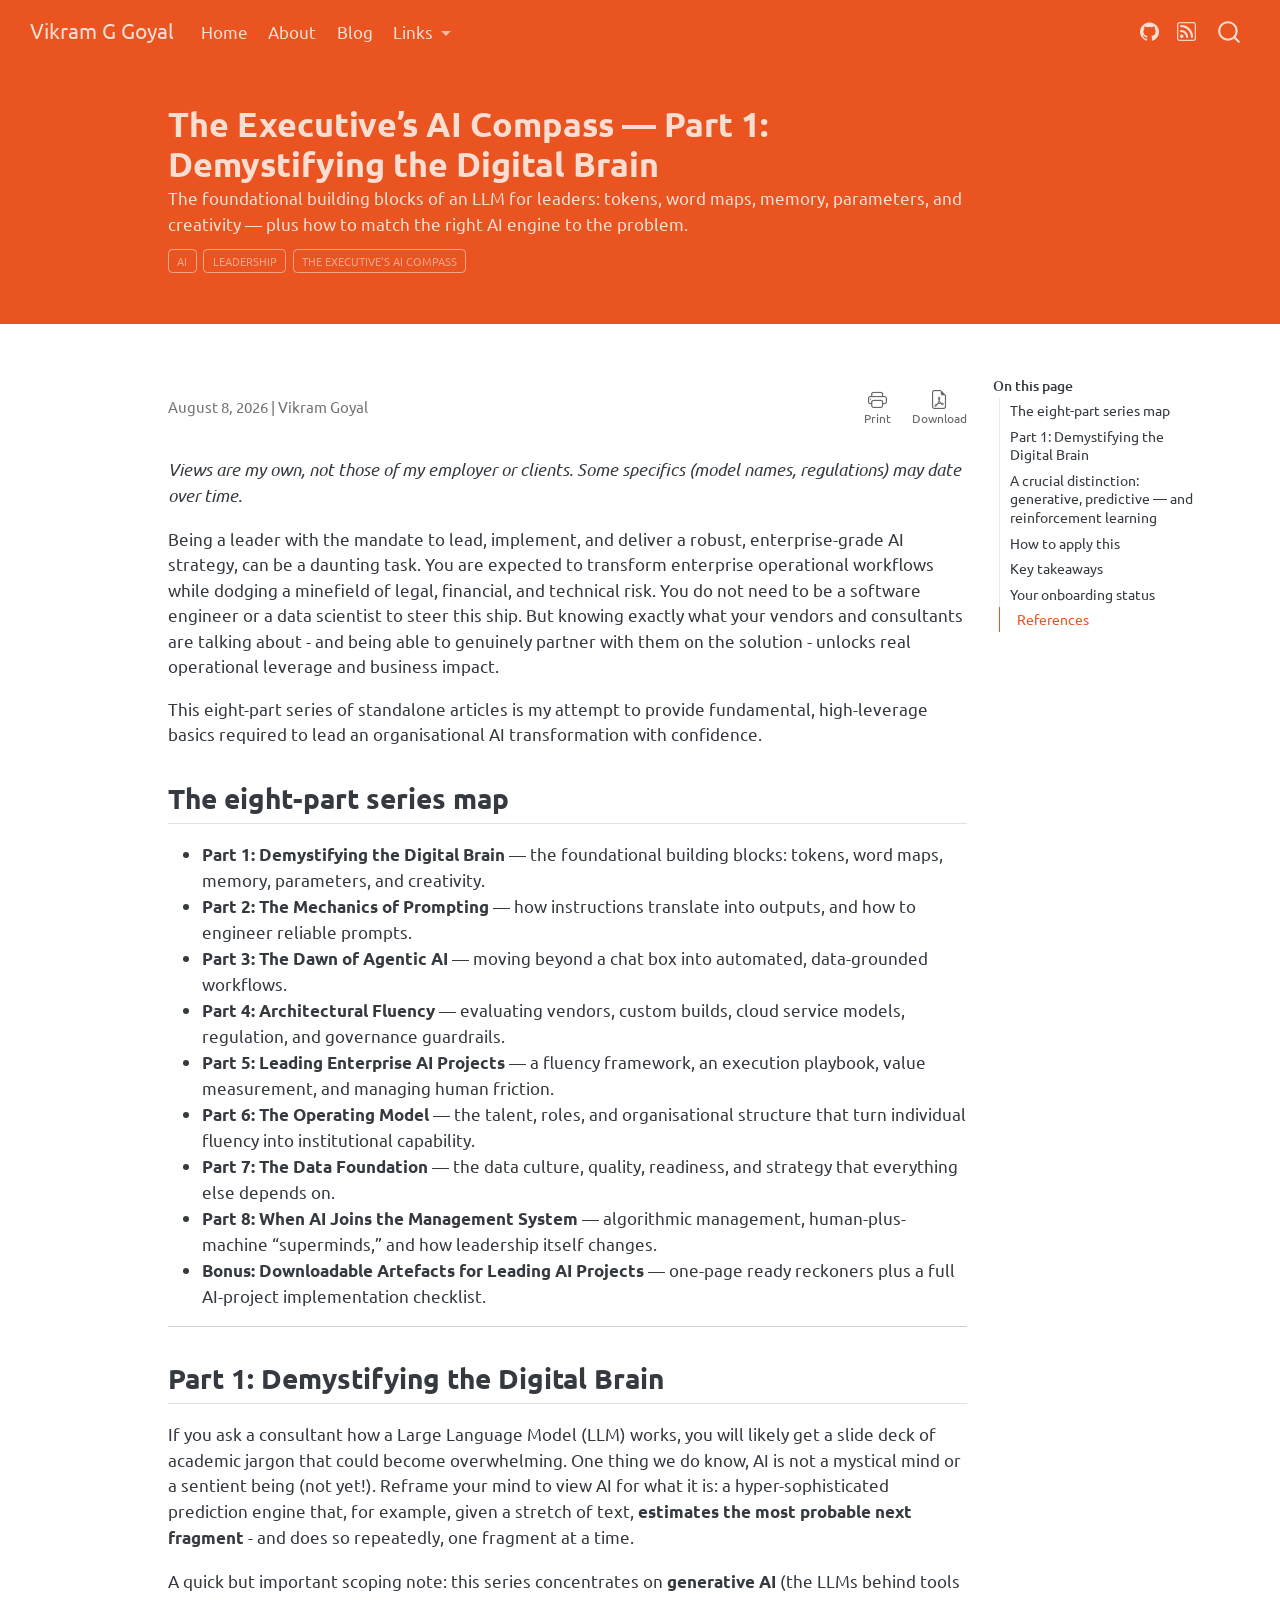
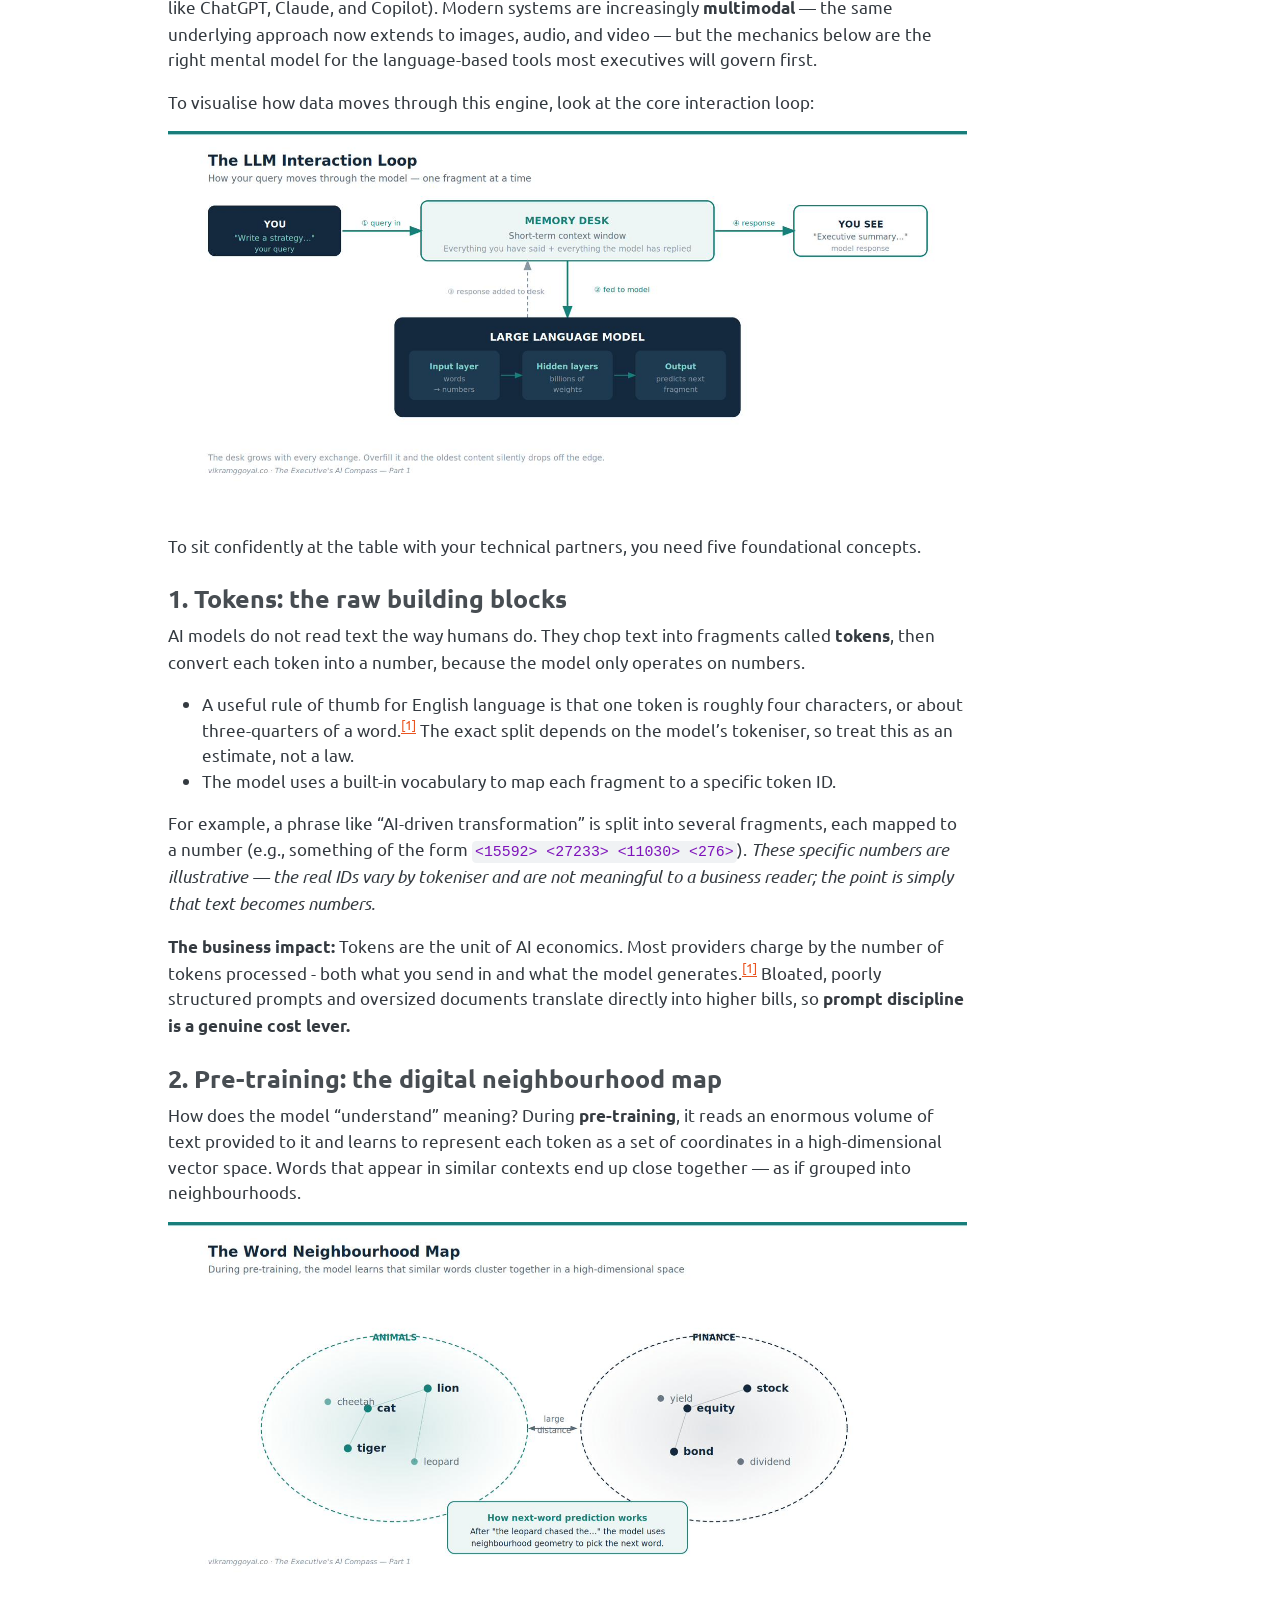
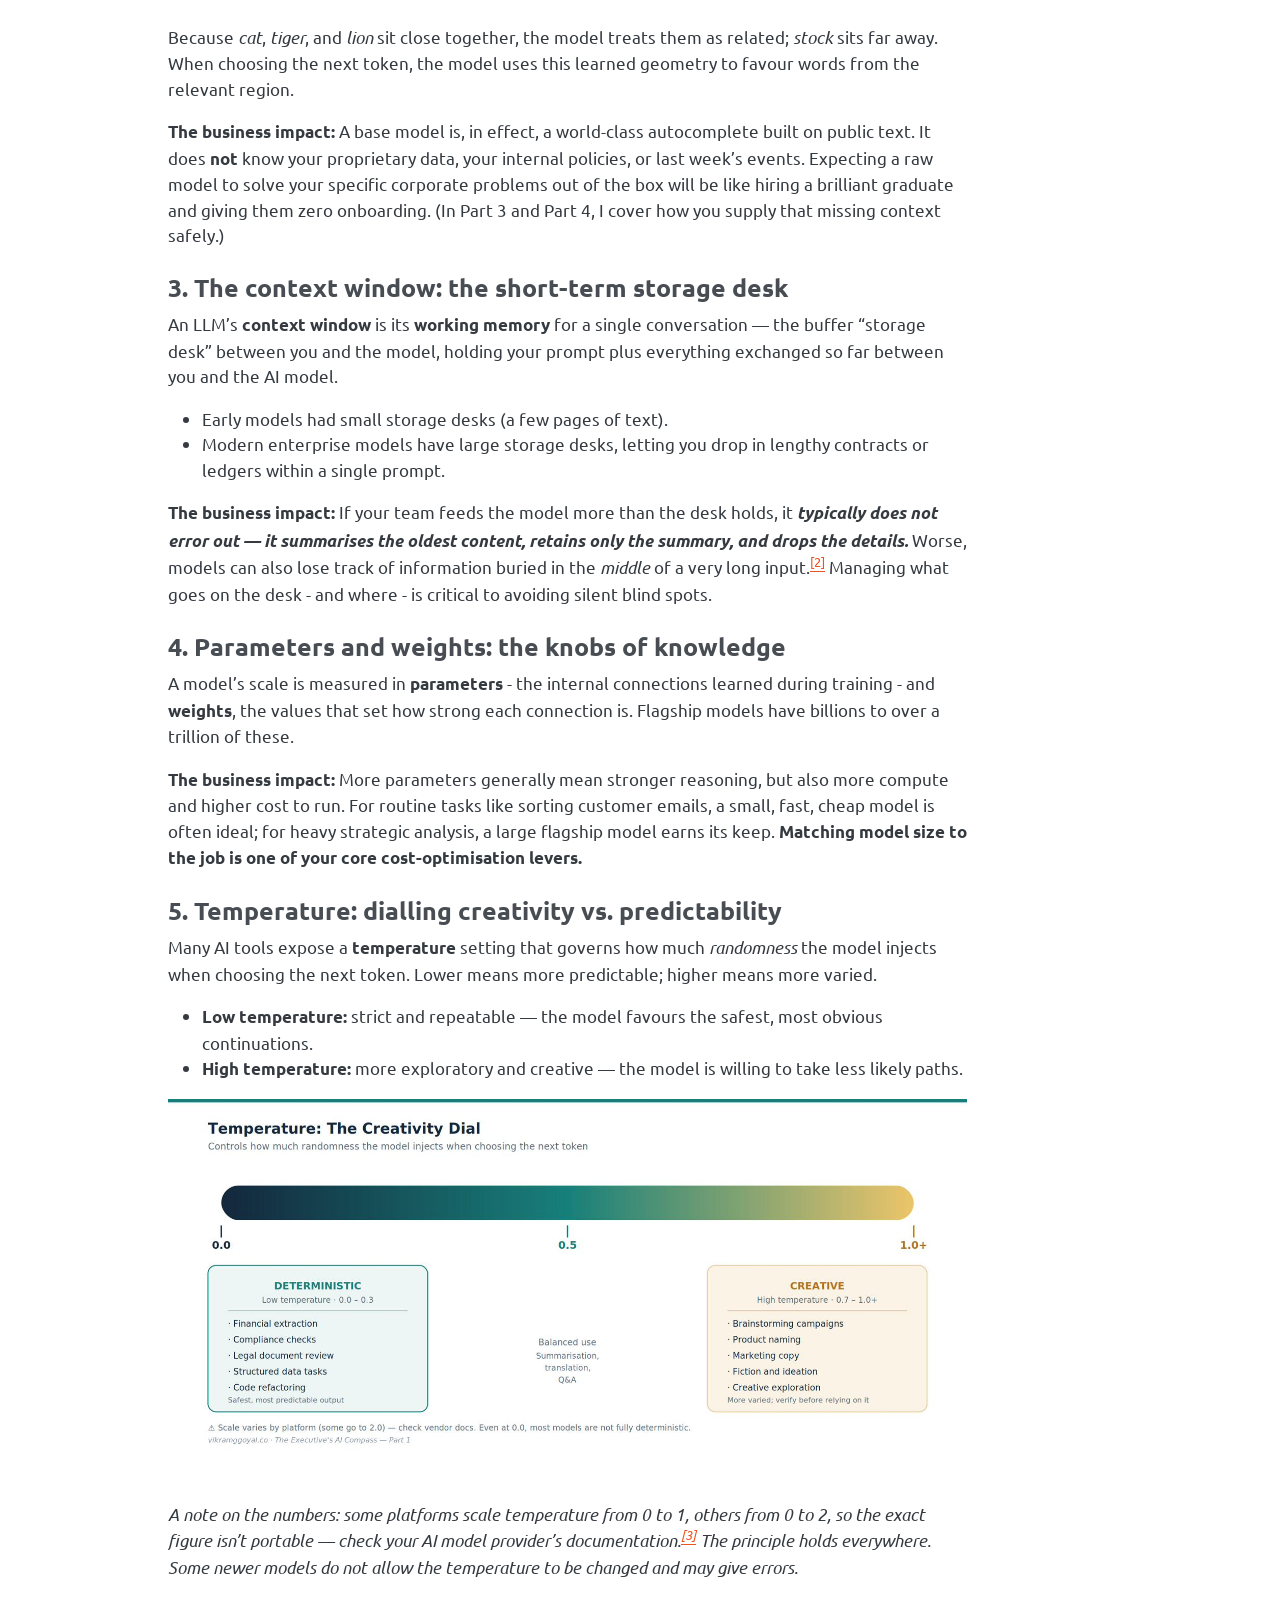
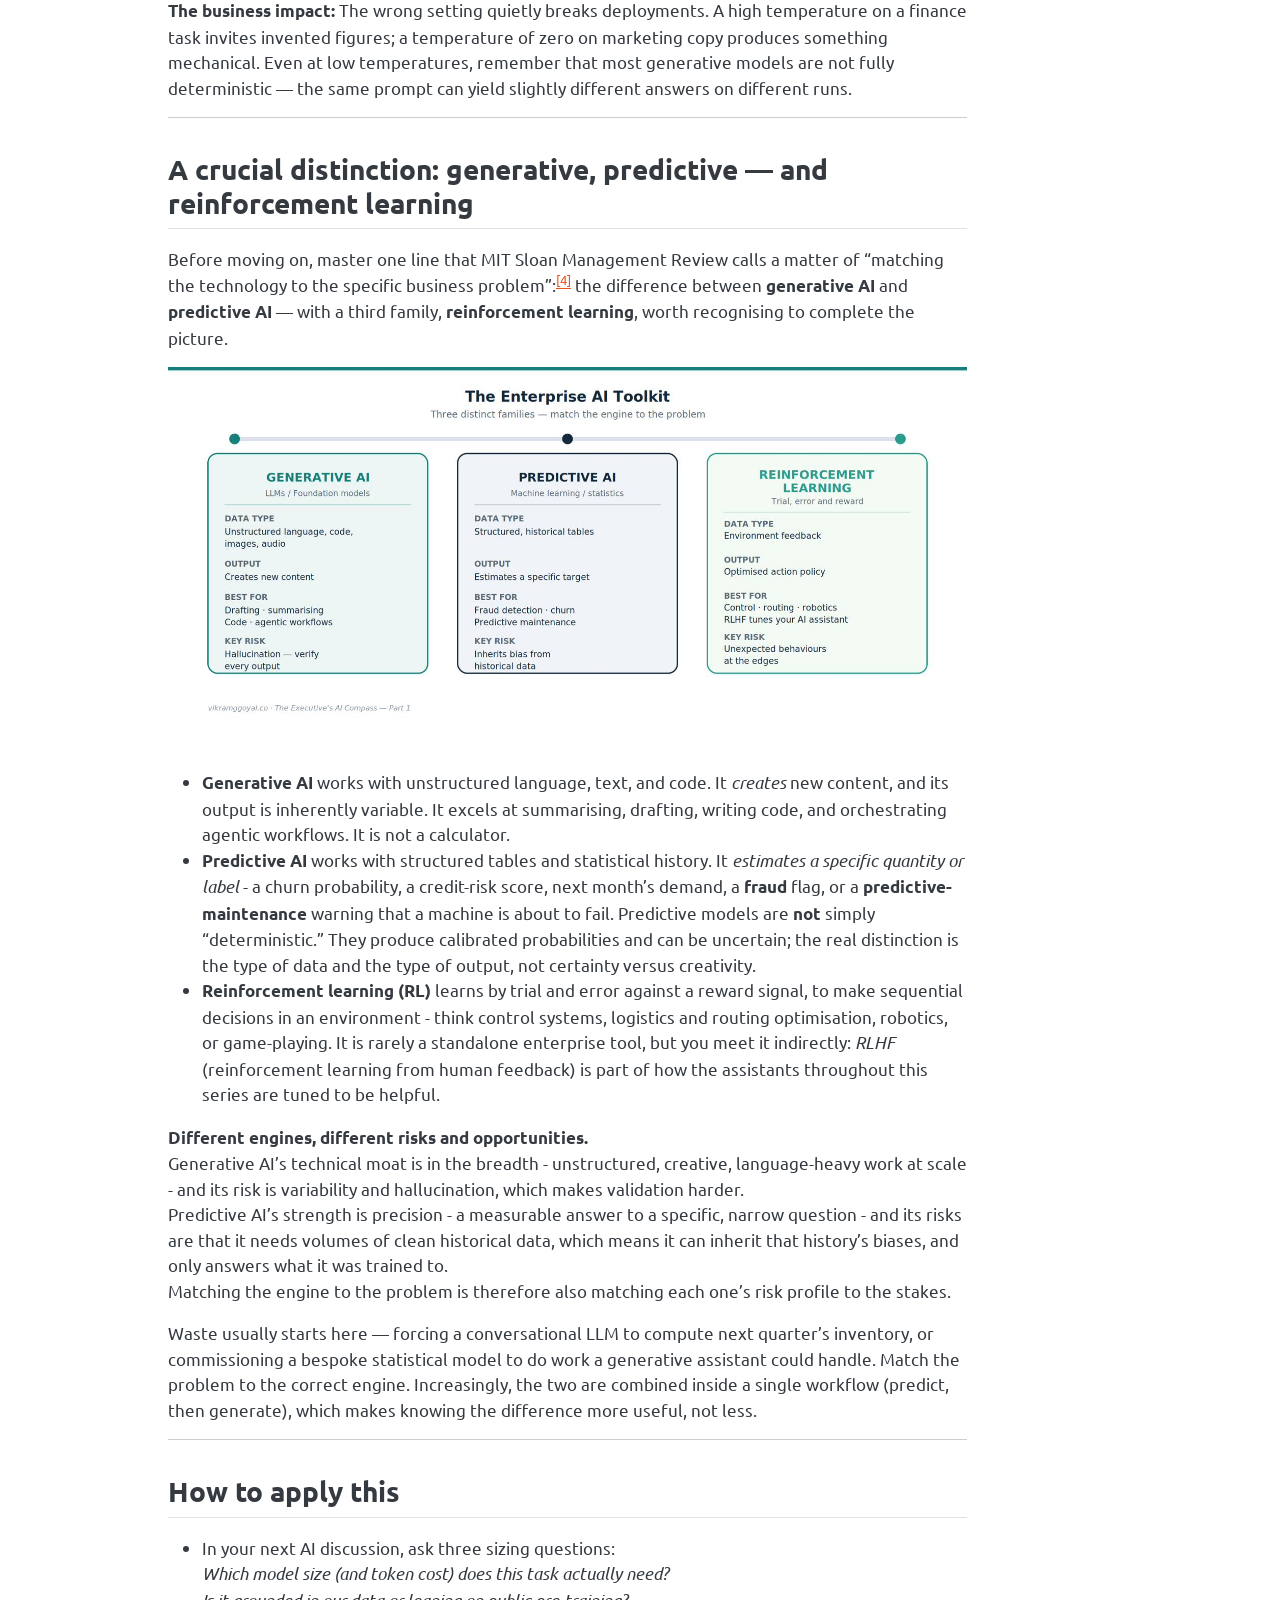
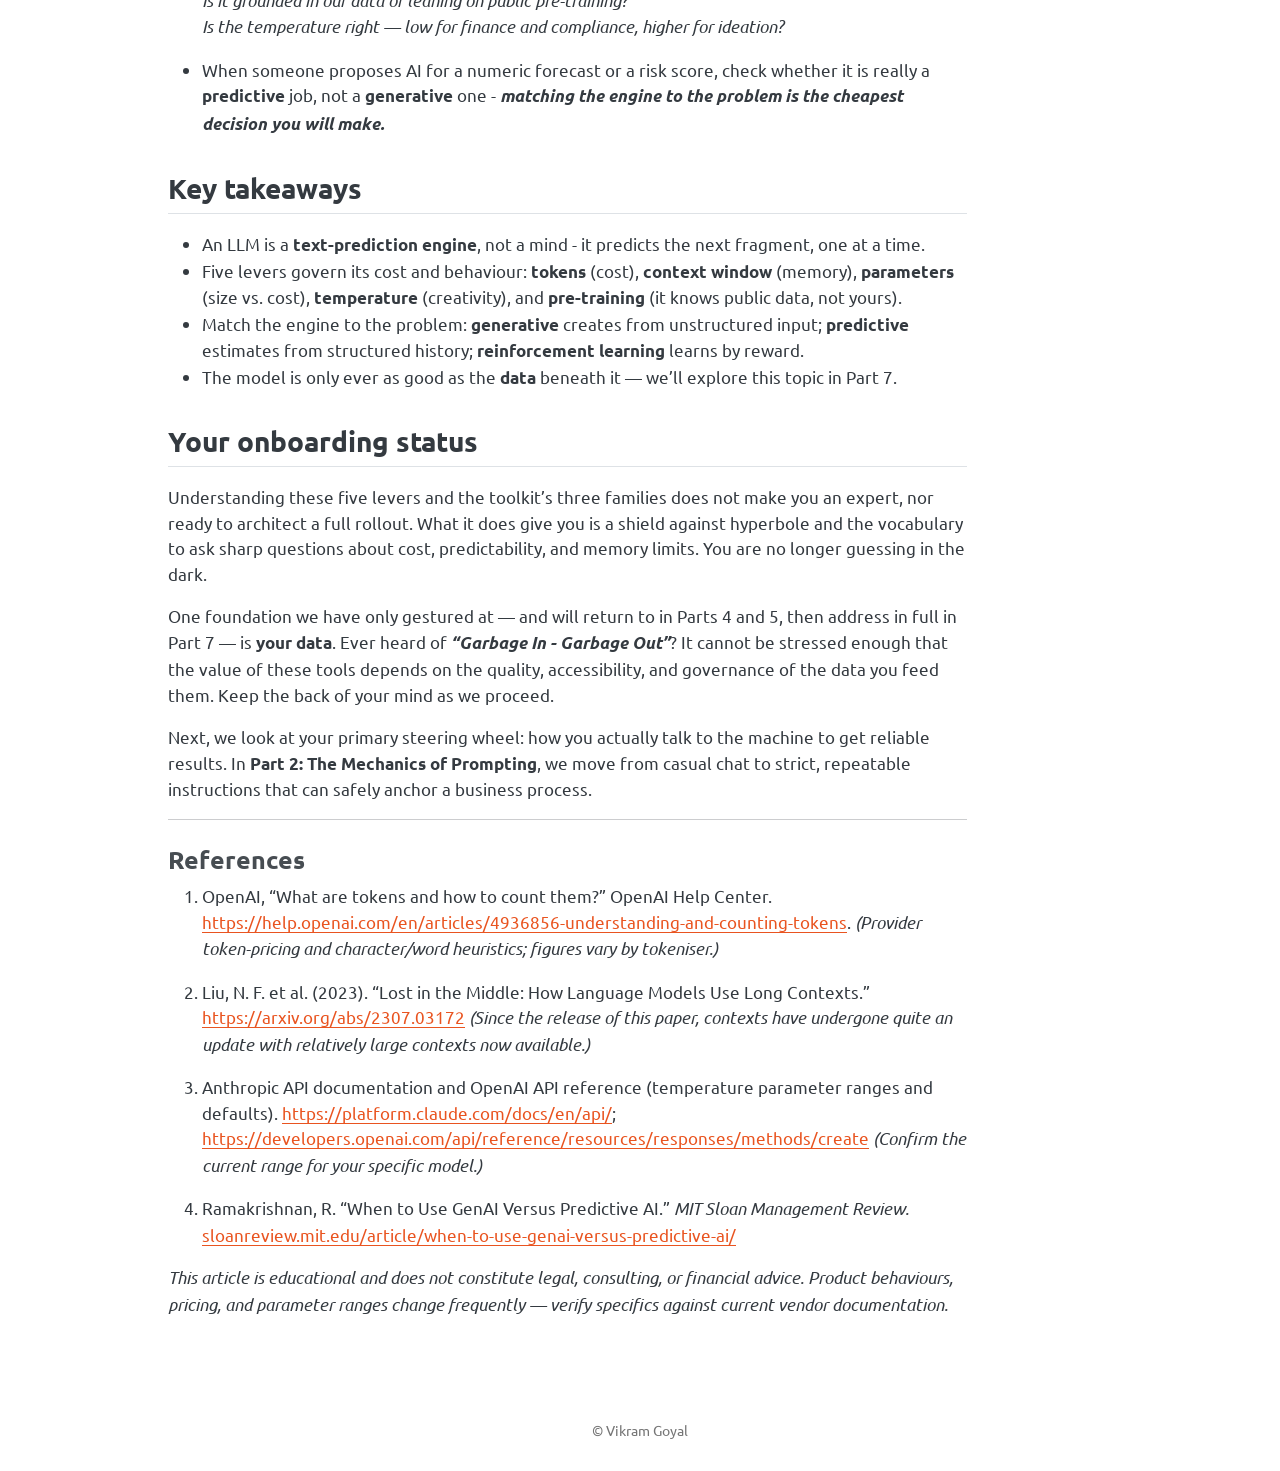
==== commit a9c730f1: "Built site for gh-pages" ====
--- a/posts/executives-ai-compass-part-1/index.html
+++ b/posts/executives-ai-compass-part-1/index.html
@@ -48,7 +48,7 @@
 <link href="../../site_libs/quarto-html/quarto-syntax-highlighting-64a204ab8560d761af7679ceaba22944.css" rel="stylesheet" id="quarto-text-highlighting-styles">
 <script src="../../site_libs/bootstrap/bootstrap.min.js"></script>
 <link href="../../site_libs/bootstrap/bootstrap-icons.css" rel="stylesheet">
-<link href="../../site_libs/bootstrap/bootstrap-94cede32243f6e800099b3be98ef1876.min.css" rel="stylesheet" append-hash="true" id="quarto-bootstrap" data-mode="light">
+<link href="../../site_libs/bootstrap/bootstrap-c00b813442cb2e0f16b041ac910e87b4.min.css" rel="stylesheet" append-hash="true" id="quarto-bootstrap" data-mode="light">
 <script id="quarto-search-options" type="application/json">{
   "location": "navbar",
   "copy-button": false,
@@ -226,10 +226,23 @@
   <button type="button" class="post-toolbar__btn" data-action="print" onclick="window.print()" title="Print">
     <i class="bi bi-printer" aria-hidden="true"></i><span>Print</span>
   </button>
-  <a class="post-toolbar__btn" data-action="pdf" href="index.pdf" download="" title="Download as PDF">
+  <a class="post-toolbar__btn" data-action="pdf" id="pdf-download-btn" href="index.pdf" download="" title="Download as PDF">
     <i class="bi bi-file-earmark-pdf" aria-hidden="true"></i><span>Download</span>
   </a>
 </div>
+<script>
+(function () {
+  // Derive the PDF filename from the post slug (the containing folder name in the URL).
+  var btn = document.getElementById('pdf-download-btn');
+  if (!btn) return;
+  var parts = window.location.pathname.replace(/\/$/, '').split('/');
+  var slug = parts[parts.length - 1];
+  if (slug && slug !== 'posts') {
+    btn.href = slug + '.pdf';
+    btn.download = slug + '.pdf';
+  }
+})();
+</script>
 </div>
 <p><em>Views are my own, not those of my employer or clients. Some specifics (model names, regulations) may date over time.</em></p>
 <p>Being a leader with the mandate to lead, implement, and deliver a robust, enterprise-grade AI strategy, can be a daunting task. You are expected to transform enterprise operational workflows while dodging a minefield of legal, financial, and technical risk. You do not need to be a software engineer or a data scientist to steer this ship. But knowing exactly what your vendors and consultants are talking about - and being able to genuinely partner with them on the solution - unlocks real operational leverage and business impact.</p>
@@ -260,11 +273,11 @@
 <h3 class="anchored" data-anchor-id="tokens-the-raw-building-blocks">1. Tokens: the raw building blocks</h3>
 <p>AI models do not read text the way humans do. They chop text into fragments called <strong>tokens</strong>, then convert each token into a number, because the model only operates on numbers.</p>
 <ul>
-<li>A useful rule of thumb for English language is that one token is roughly four characters, or about three-quarters of a word.<sup><a href="#ref-1">[1]</a></sup> The exact split depends on the model’s tokeniser, so treat this as an estimate, not a law.</li>
+<li>A useful rule of thumb for English language is that one token is roughly four characters, or about three-quarters of a word.<a href="#ref-1" class="refmark">[1]</a> The exact split depends on the model’s tokeniser, so treat this as an estimate, not a law.</li>
 <li>The model uses a built-in vocabulary to map each fragment to a specific token ID.</li>
 </ul>
 <p>For example, a phrase like “AI-driven transformation” is split into several fragments, each mapped to a number (e.g., something of the form <code>&lt;15592&gt; &lt;27233&gt; &lt;11030&gt; &lt;276&gt;</code>). <em>These specific numbers are illustrative — the real IDs vary by tokeniser and are not meaningful to a business reader; the point is simply that text becomes numbers.</em></p>
-<p><strong>The business impact:</strong> Tokens are the unit of AI economics. Most providers charge by the number of tokens processed - both what you send in and what the model generates.<sup><a href="#ref-1">[1]</a></sup> Bloated, poorly structured prompts and oversized documents translate directly into higher bills, so <strong>prompt discipline is a genuine cost lever.</strong></p>
+<p><strong>The business impact:</strong> Tokens are the unit of AI economics. Most providers charge by the number of tokens processed - both what you send in and what the model generates.<a href="#ref-1" class="refmark">[1]</a> Bloated, poorly structured prompts and oversized documents translate directly into higher bills, so <strong>prompt discipline is a genuine cost lever.</strong></p>
 </section>
 <section id="pre-training-the-digital-neighbourhood-map" class="level3">
 <h3 class="anchored" data-anchor-id="pre-training-the-digital-neighbourhood-map">2. Pre-training: the digital neighbourhood map</h3>
@@ -280,7 +293,7 @@
 <li>Early models had small storage desks (a few pages of text).</li>
 <li>Modern enterprise models have large storage desks, letting you drop in lengthy contracts or ledgers within a single prompt.</li>
 </ul>
-<p><strong>The business impact:</strong> If your team feeds the model more than the desk holds, it <strong><em>typically does not error out — it summarises the oldest content, retains only the summary, and drops the details.</em></strong> Worse, models can also lose track of information buried in the <em>middle</em> of a very long input.<sup><a href="#ref-2">[2]</a></sup> Managing what goes on the desk - and where - is critical to avoiding silent blind spots.</p>
+<p><strong>The business impact:</strong> If your team feeds the model more than the desk holds, it <strong><em>typically does not error out — it summarises the oldest content, retains only the summary, and drops the details.</em></strong> Worse, models can also lose track of information buried in the <em>middle</em> of a very long input.<a href="#ref-2" class="refmark">[2]</a> Managing what goes on the desk - and where - is critical to avoiding silent blind spots.</p>
 </section>
 <section id="parameters-and-weights-the-knobs-of-knowledge" class="level3">
 <h3 class="anchored" data-anchor-id="parameters-and-weights-the-knobs-of-knowledge">4. Parameters and weights: the knobs of knowledge</h3>
@@ -295,14 +308,14 @@
 <li><strong>High temperature:</strong> more exploratory and creative — the model is willing to take less likely paths.</li>
 </ul>
 <p><img src="img-p1-3-5-temperature-dialling-creativity-vs-predi.jpg" class="img-fluid" alt="Diagram: the temperature scale from deterministic and strict to creative and unpredictable"></p>
-<p><em>A note on the numbers: some platforms scale temperature from 0 to 1, others from 0 to 2, so the exact figure isn’t portable — check your AI model provider’s documentation.<sup><a href="#ref-3">[3]</a></sup> The principle holds everywhere. Some newer models do not allow the temperature to be changed and may give errors.</em></p>
+<p><em>A note on the numbers: some platforms scale temperature from 0 to 1, others from 0 to 2, so the exact figure isn’t portable — check your AI model provider’s documentation.<a href="#ref-3" class="refmark">[3]</a> The principle holds everywhere. Some newer models do not allow the temperature to be changed and may give errors.</em></p>
 <p><strong>The business impact:</strong> The wrong setting quietly breaks deployments. A high temperature on a finance task invites invented figures; a temperature of zero on marketing copy produces something mechanical. Even at low temperatures, remember that most generative models are not fully deterministic — the same prompt can yield slightly different answers on different runs.</p>
 <hr>
 </section>
 </section>
 <section id="a-crucial-distinction-generative-predictive-and-reinforcement-learning" class="level2">
 <h2 class="anchored" data-anchor-id="a-crucial-distinction-generative-predictive-and-reinforcement-learning">A crucial distinction: generative, predictive — and reinforcement learning</h2>
-<p>Before moving on, master one line that MIT Sloan Management Review calls a matter of “matching the technology to the specific business problem”:<sup><a href="#ref-4">[4]</a></sup> the difference between <strong>generative AI</strong> and <strong>predictive AI</strong> — with a third family, <strong>reinforcement learning</strong>, worth recognising to complete the picture.</p>
+<p>Before moving on, master one line that MIT Sloan Management Review calls a matter of “matching the technology to the specific business problem”:<a href="#ref-4" class="refmark">[4]</a> the difference between <strong>generative AI</strong> and <strong>predictive AI</strong> — with a third family, <strong>reinforcement learning</strong>, worth recognising to complete the picture.</p>
 <p><img src="img-p1-4-a-crucial-distinction-generative-predictiv.jpg" class="img-fluid" alt="A crucial distinction: generative, predictive — and reinforcement learning"></p>
 <ul>
 <li><strong>Generative AI</strong> works with unstructured language, text, and code. It <em>creates</em> new content, and its output is inherently variable. It excels at summarising, drafting, writing code, and orchestrating agentic workflows. It is not a calculator.</li>
@@ -763,7 +776,7 @@
       &nbsp;
     </div>   
     <div class="nav-footer-center">
-<p>© 2026 Vikram Goyal · Built with Quarto</p>
+<p>© Vikram Goyal</p>
 </div>
     <div class="nav-footer-right">
       &nbsp;
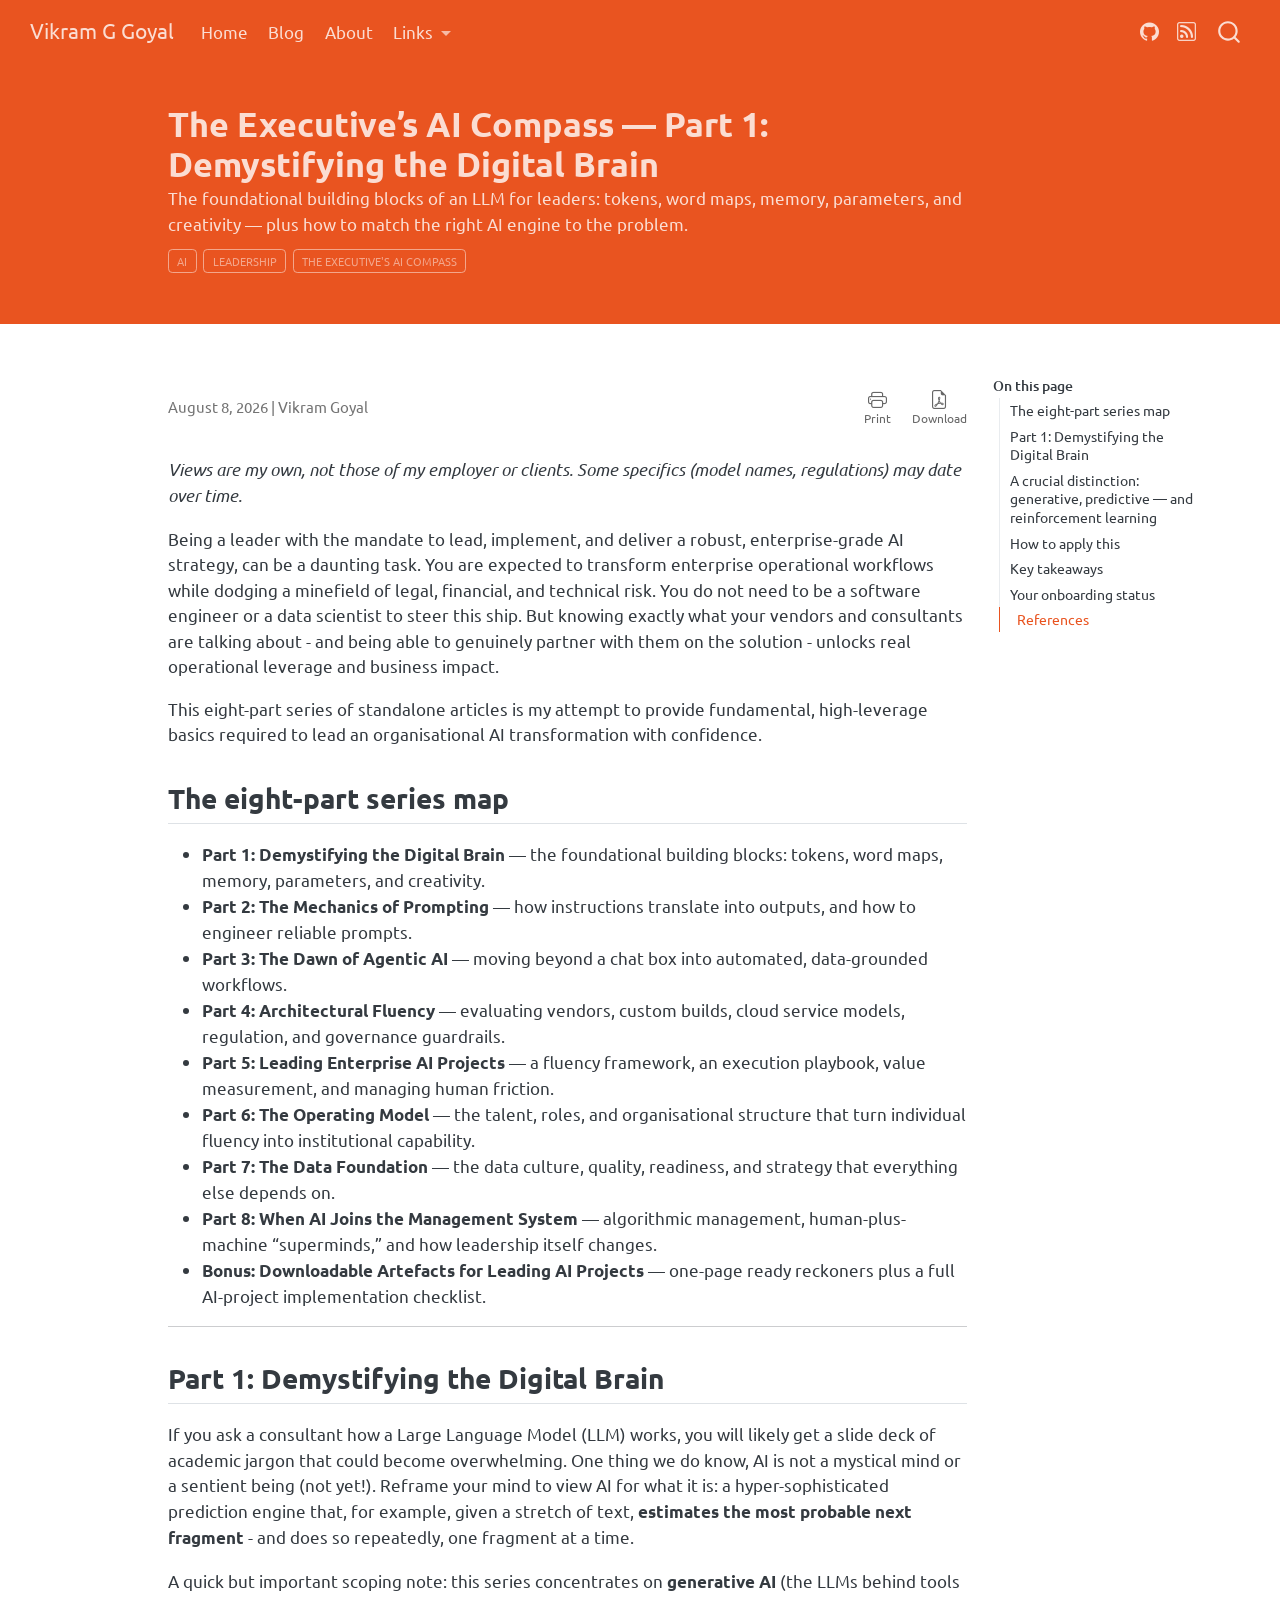
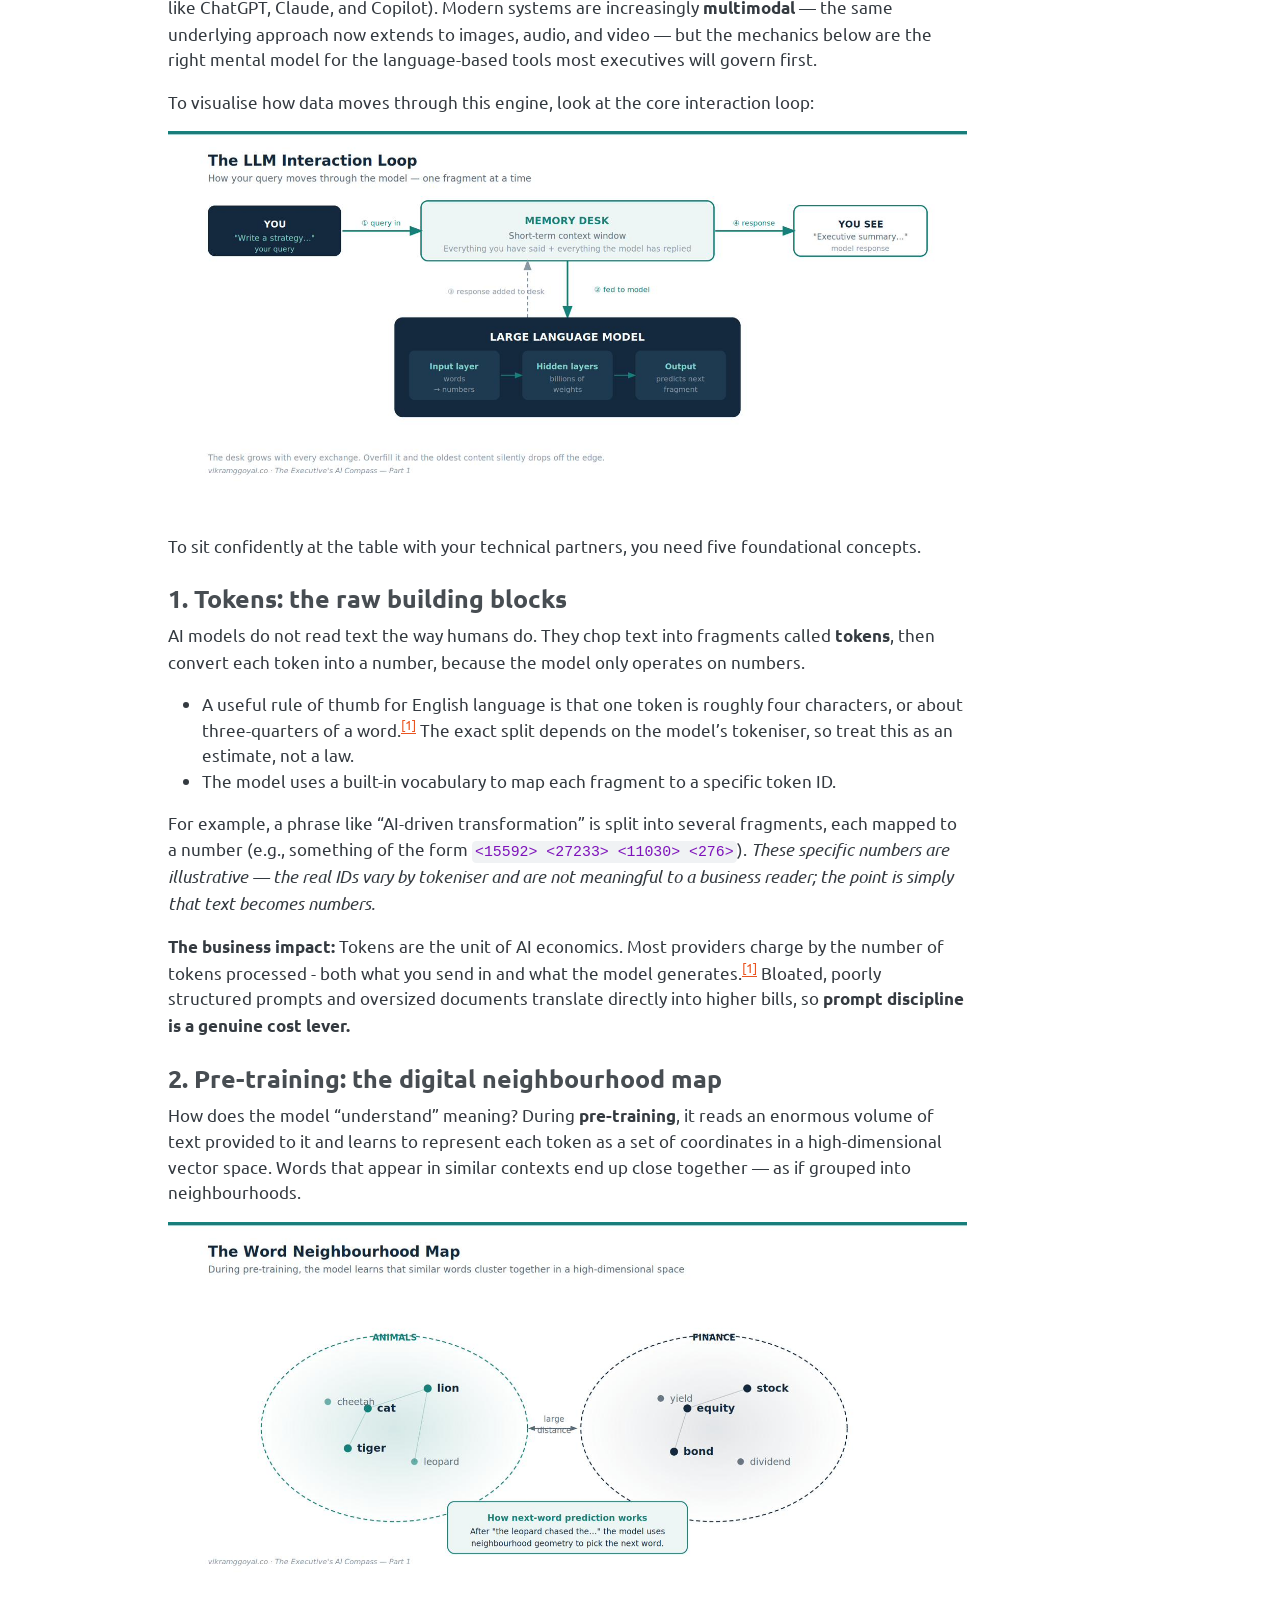
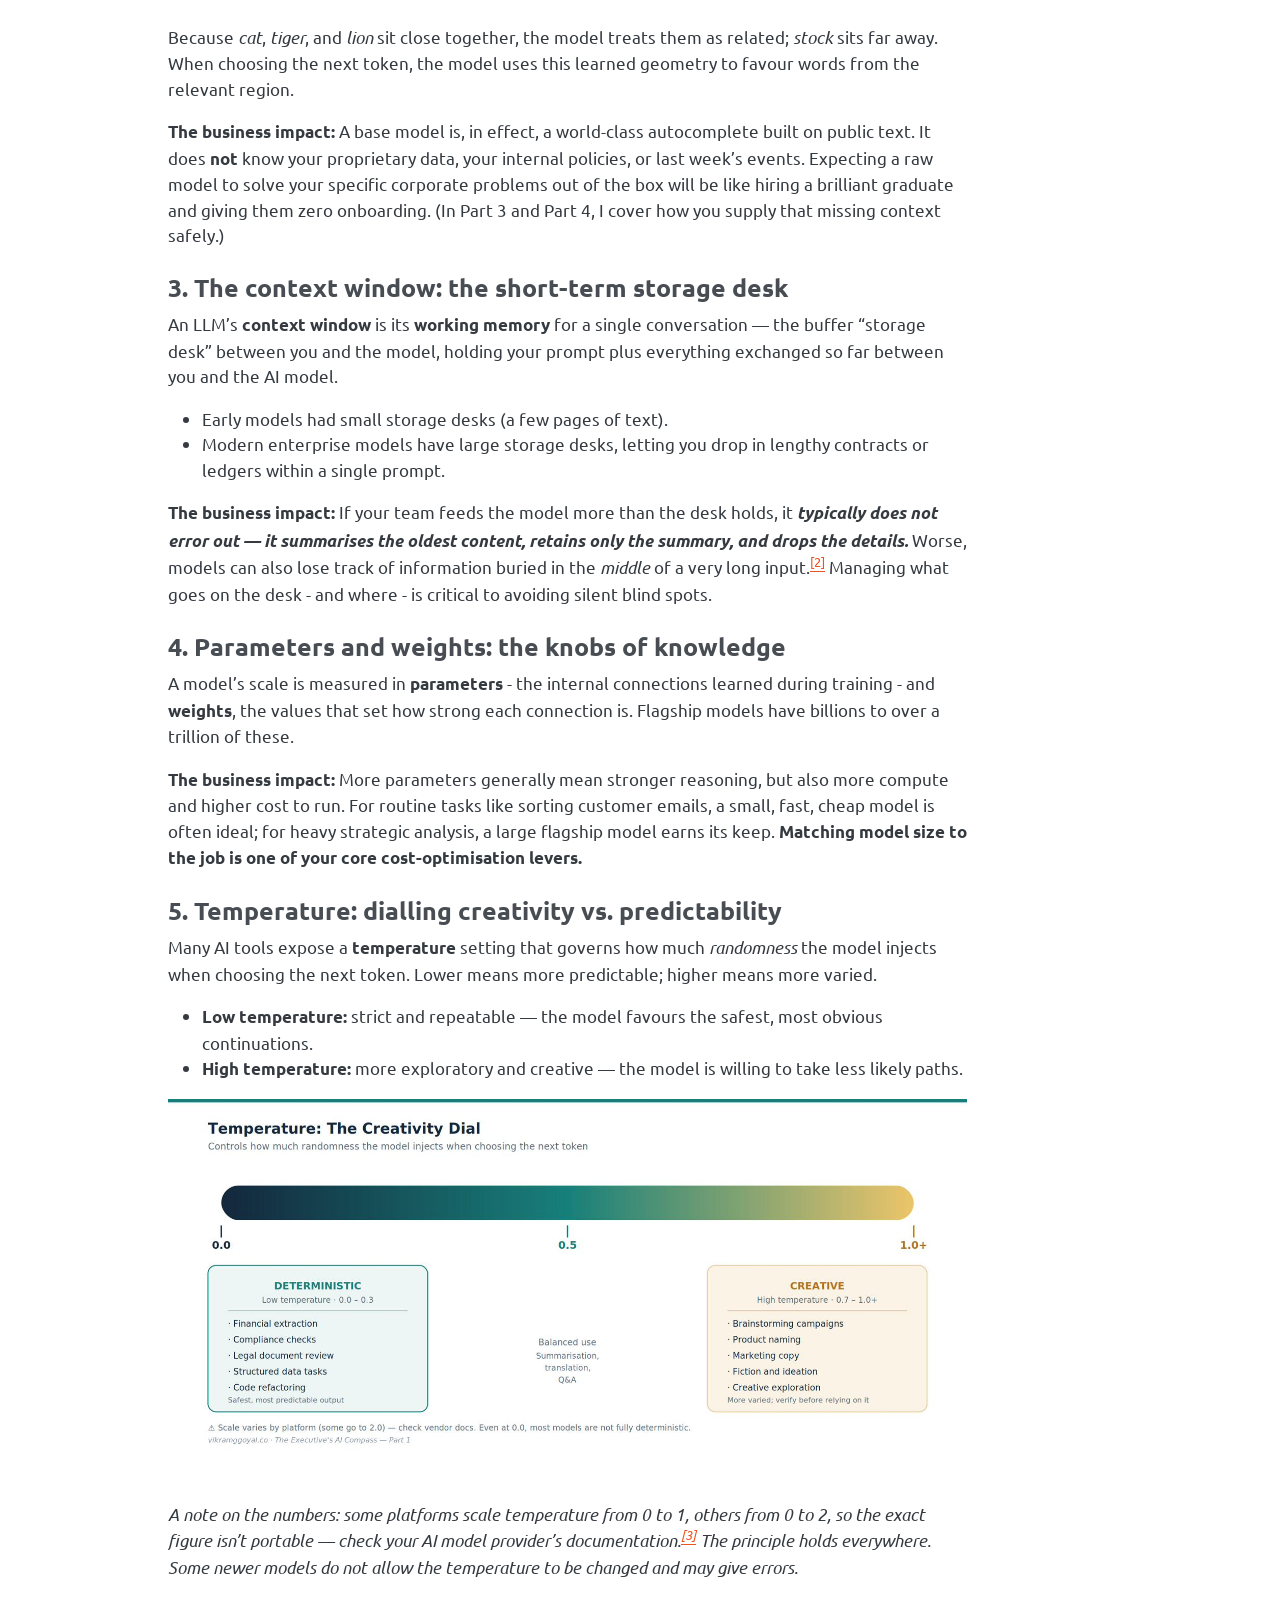
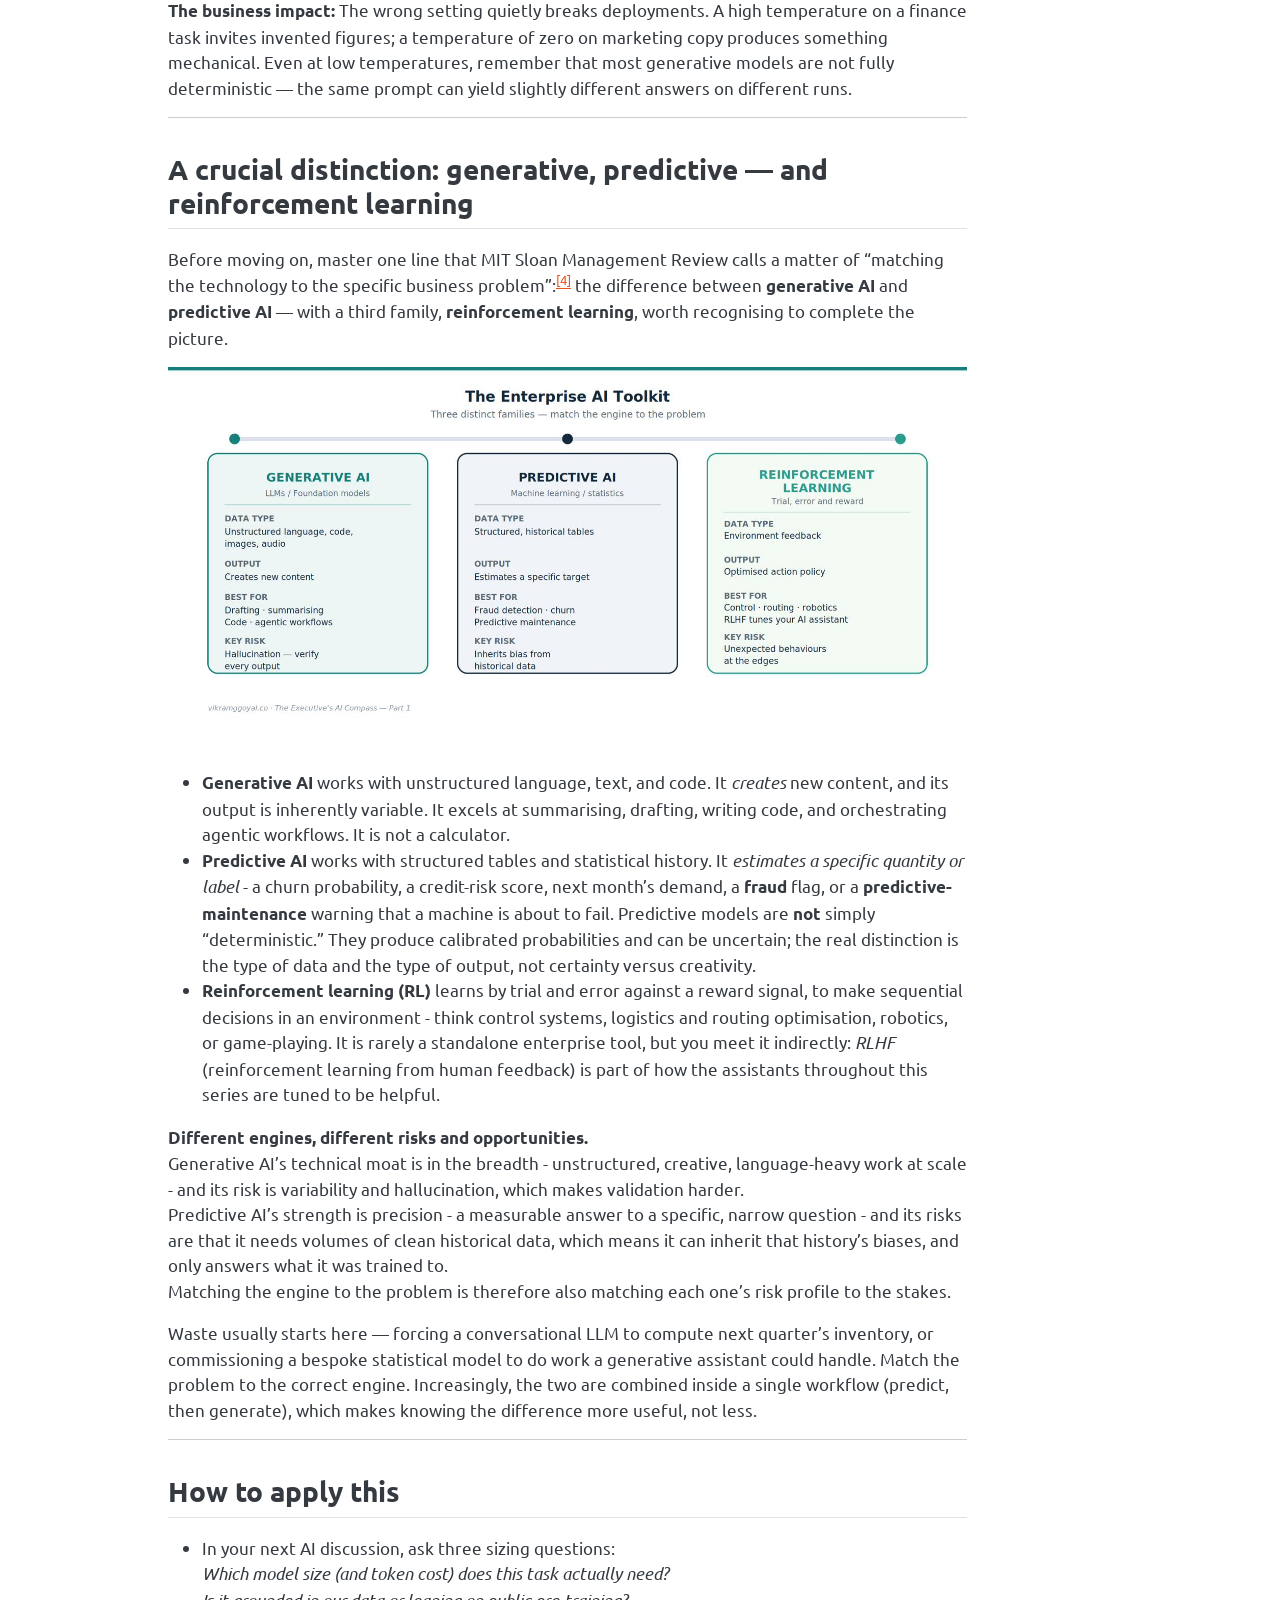
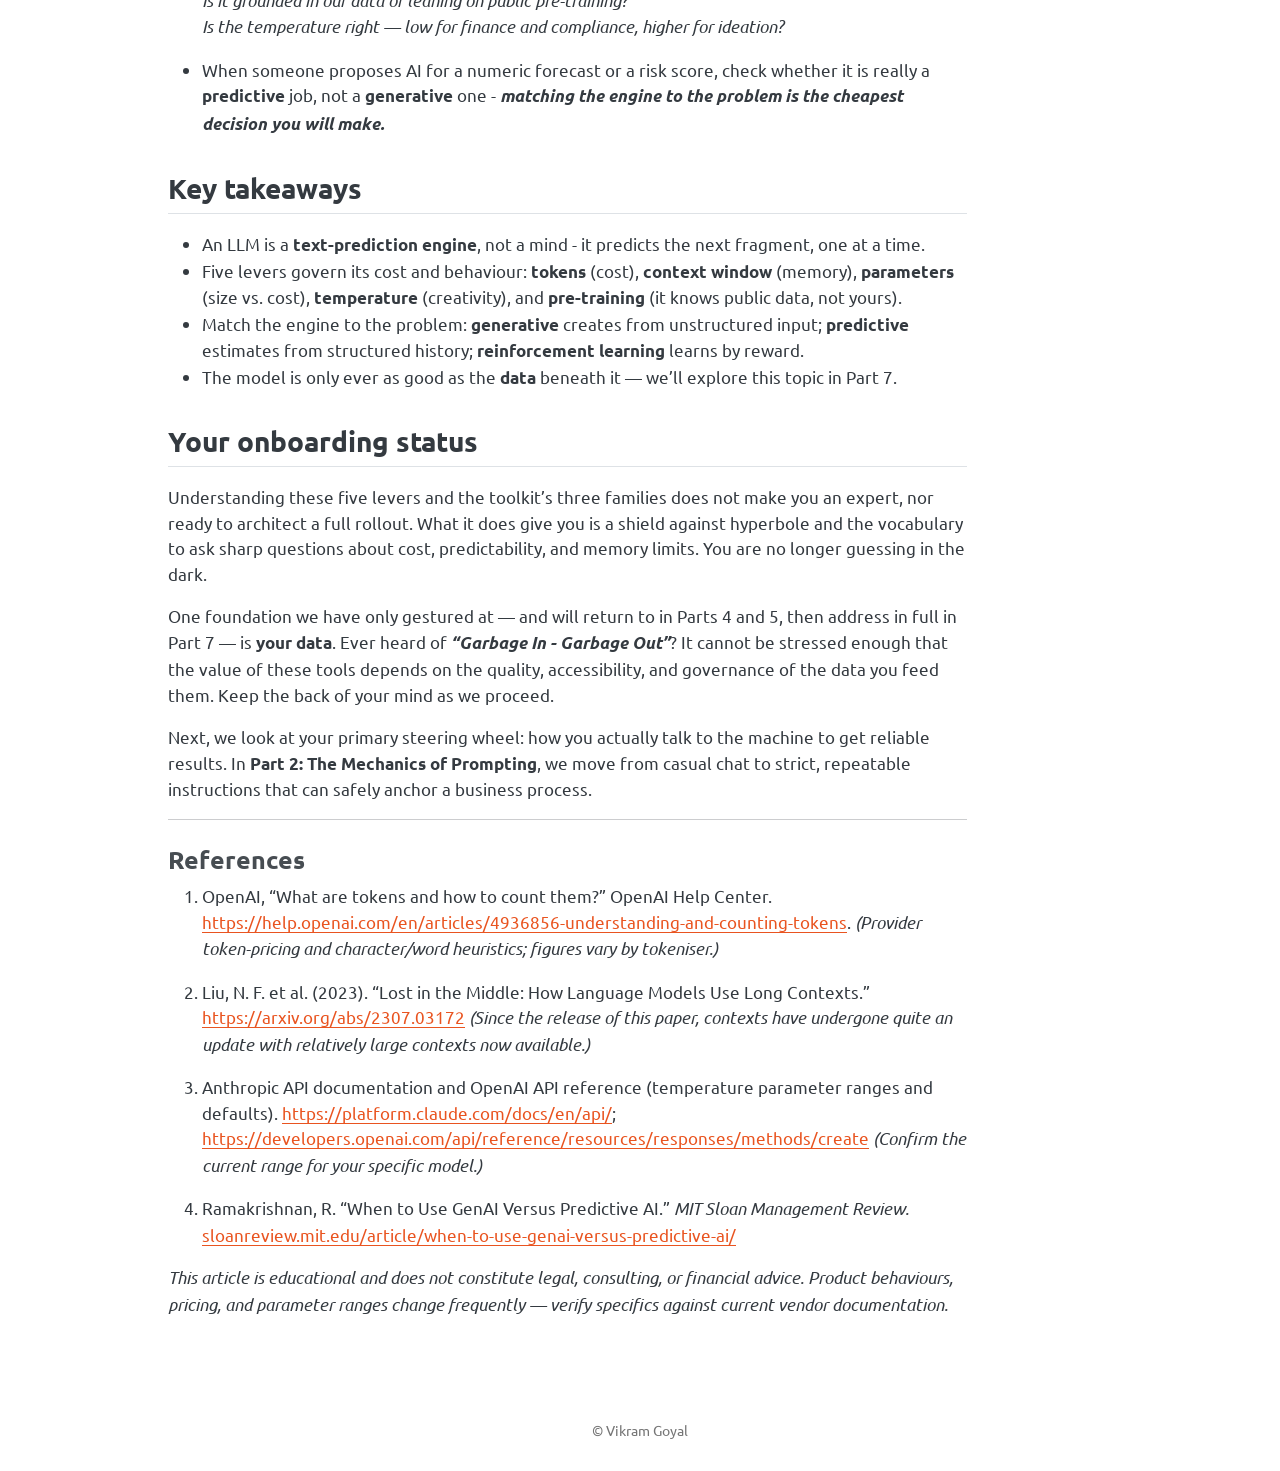
==== commit c66652d7: "Built site for gh-pages" ====
--- a/posts/executives-ai-compass-part-1/index.html
+++ b/posts/executives-ai-compass-part-1/index.html
@@ -104,12 +104,12 @@
 <span class="menu-text">Home</span></a>
   </li>  
   <li class="nav-item">
+    <a class="nav-link" href="../../blog.html"> 
+<span class="menu-text">Blog</span></a>
+  </li>  
+  <li class="nav-item">
     <a class="nav-link" href="../../about.html"> 
 <span class="menu-text">About</span></a>
-  </li>  
-  <li class="nav-item">
-    <a class="nav-link" href="../../blog.html"> 
-<span class="menu-text">Blog</span></a>
   </li>  
   <li class="nav-item dropdown ">
     <a class="nav-link dropdown-toggle" href="#" id="nav-menu-links" role="link" data-bs-toggle="dropdown" aria-expanded="false">
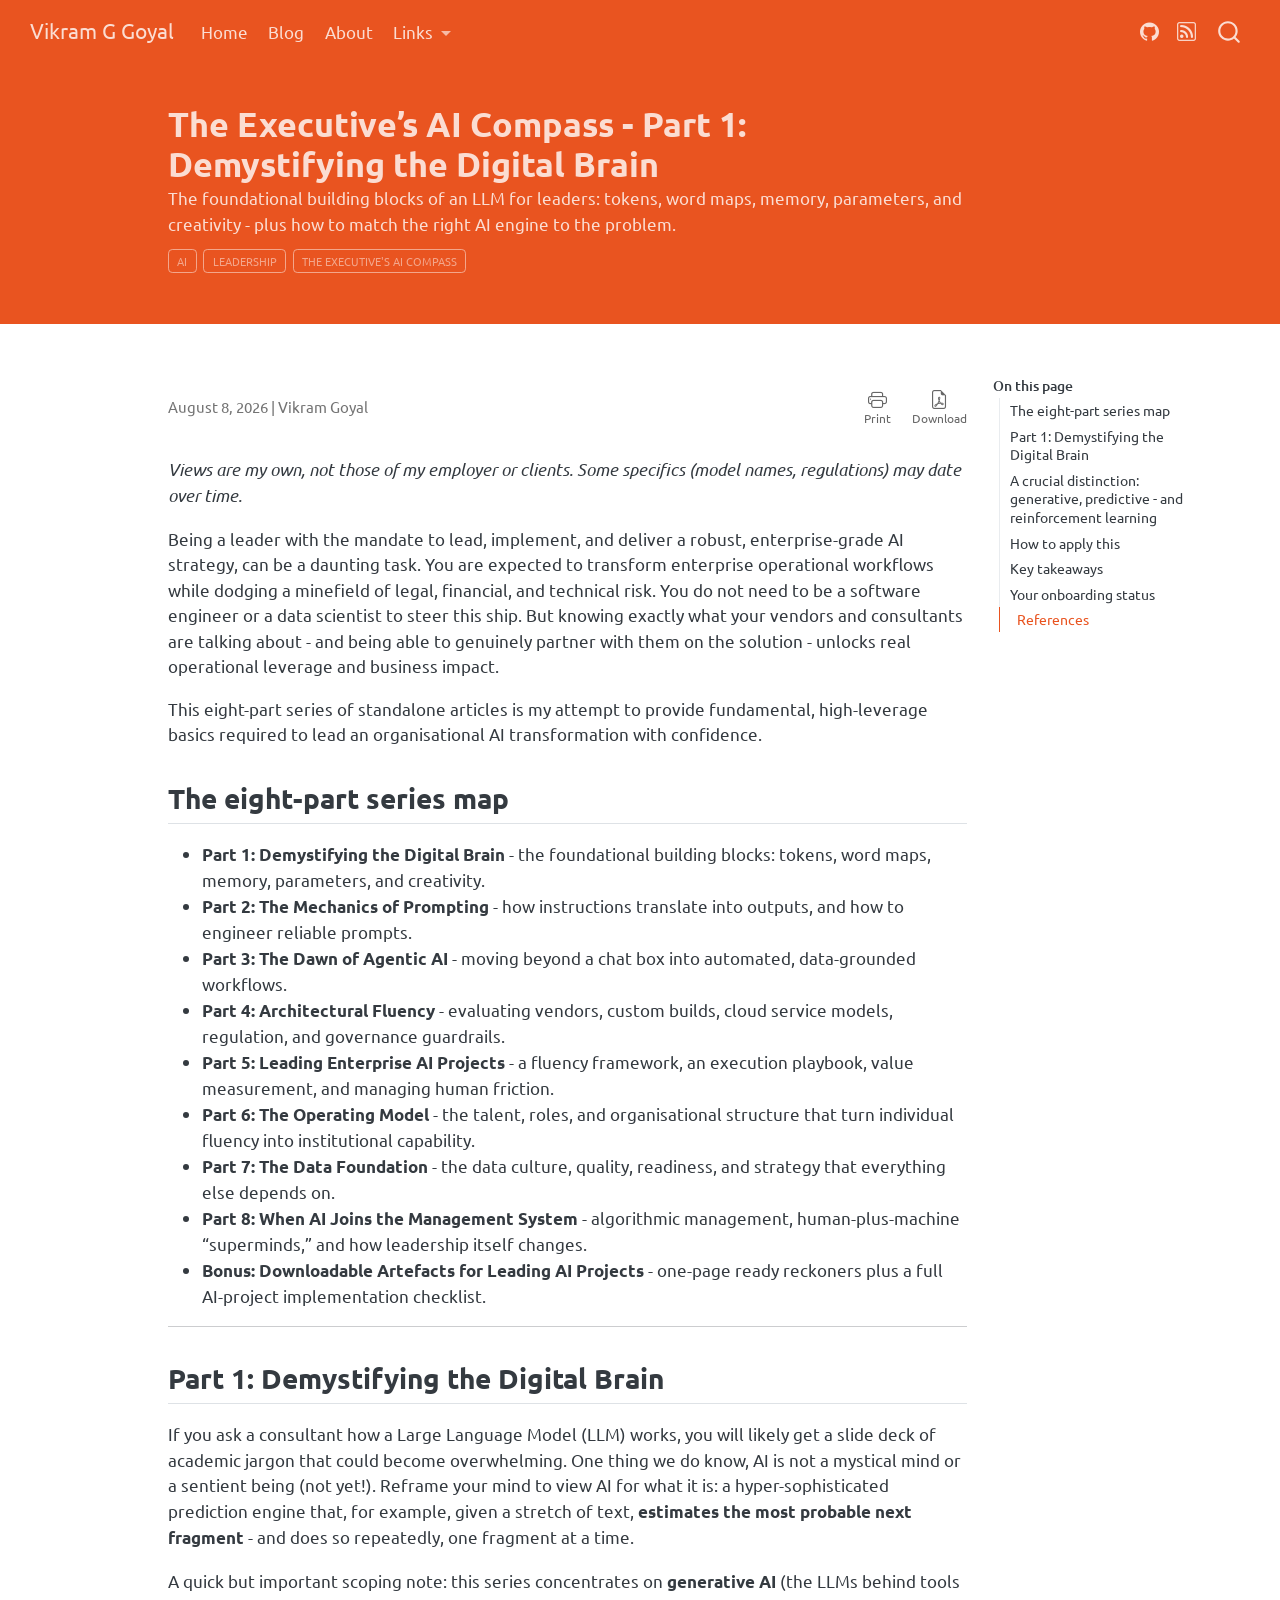
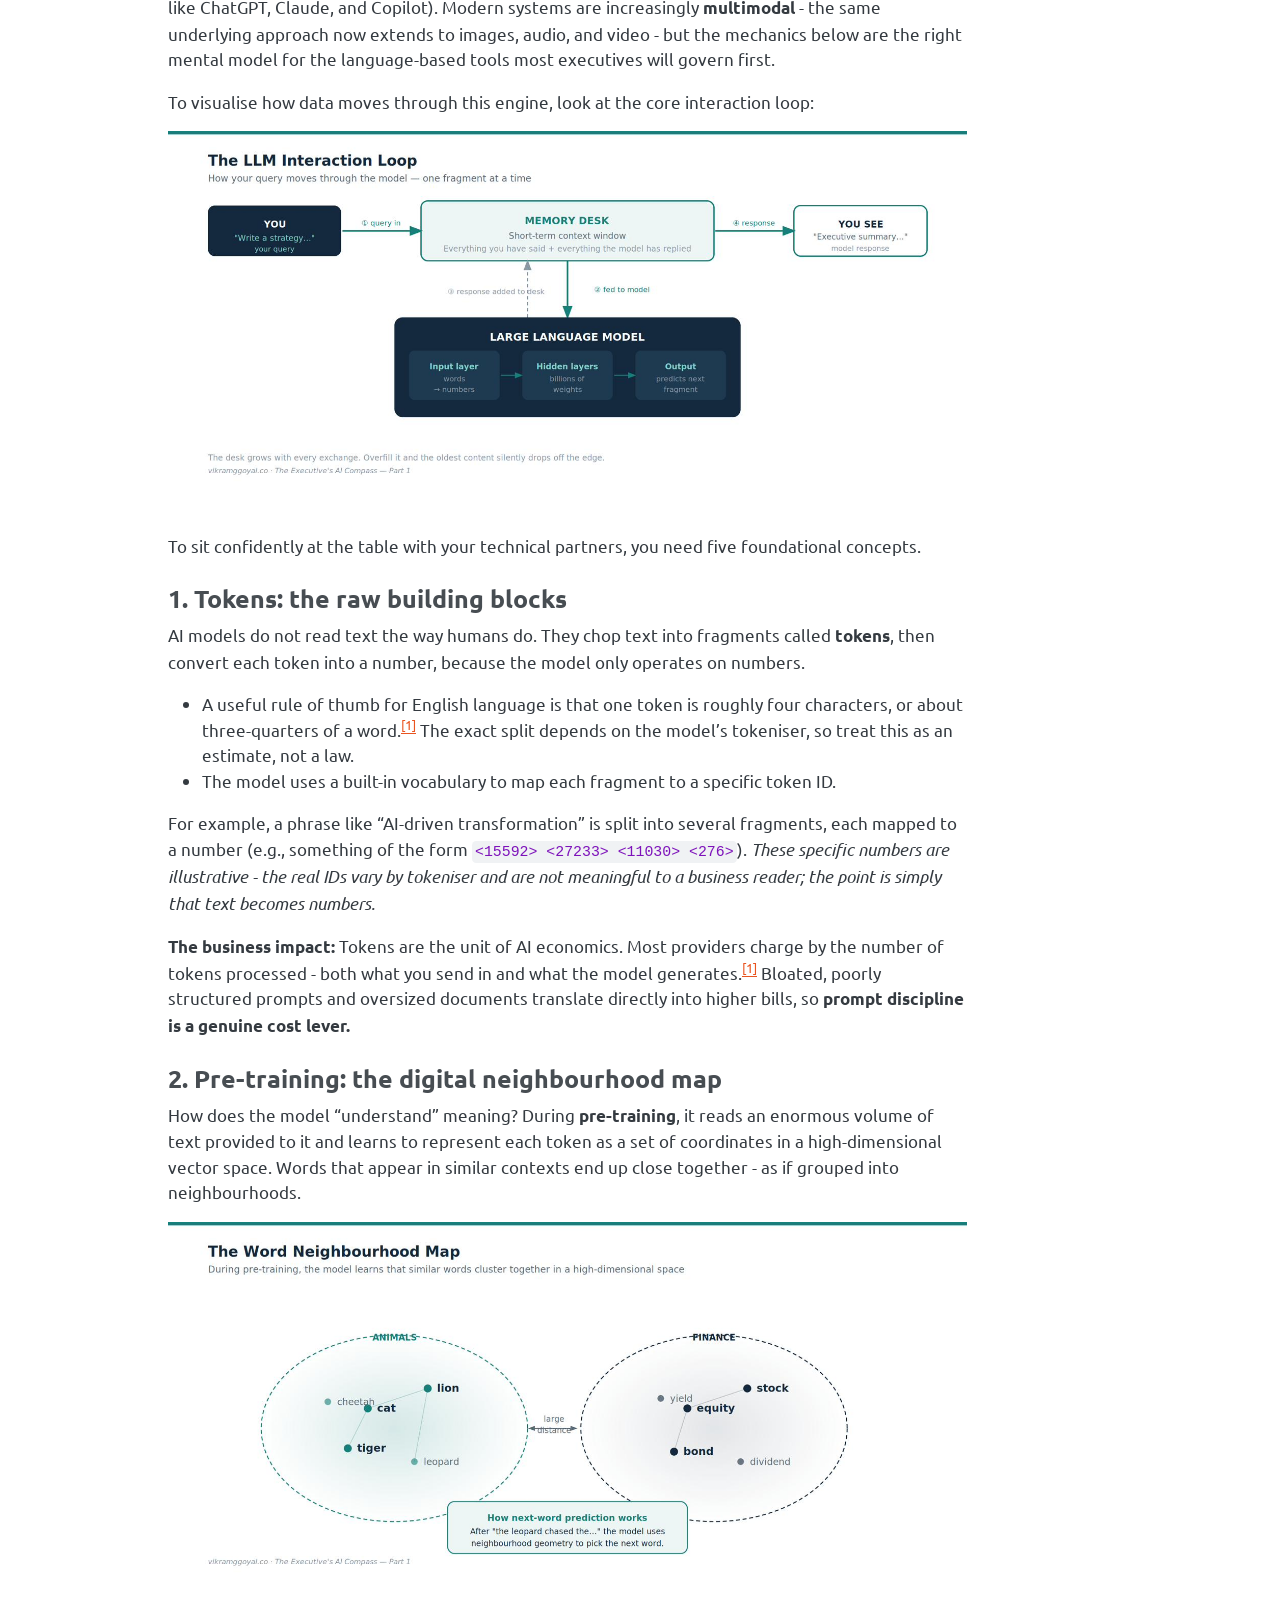
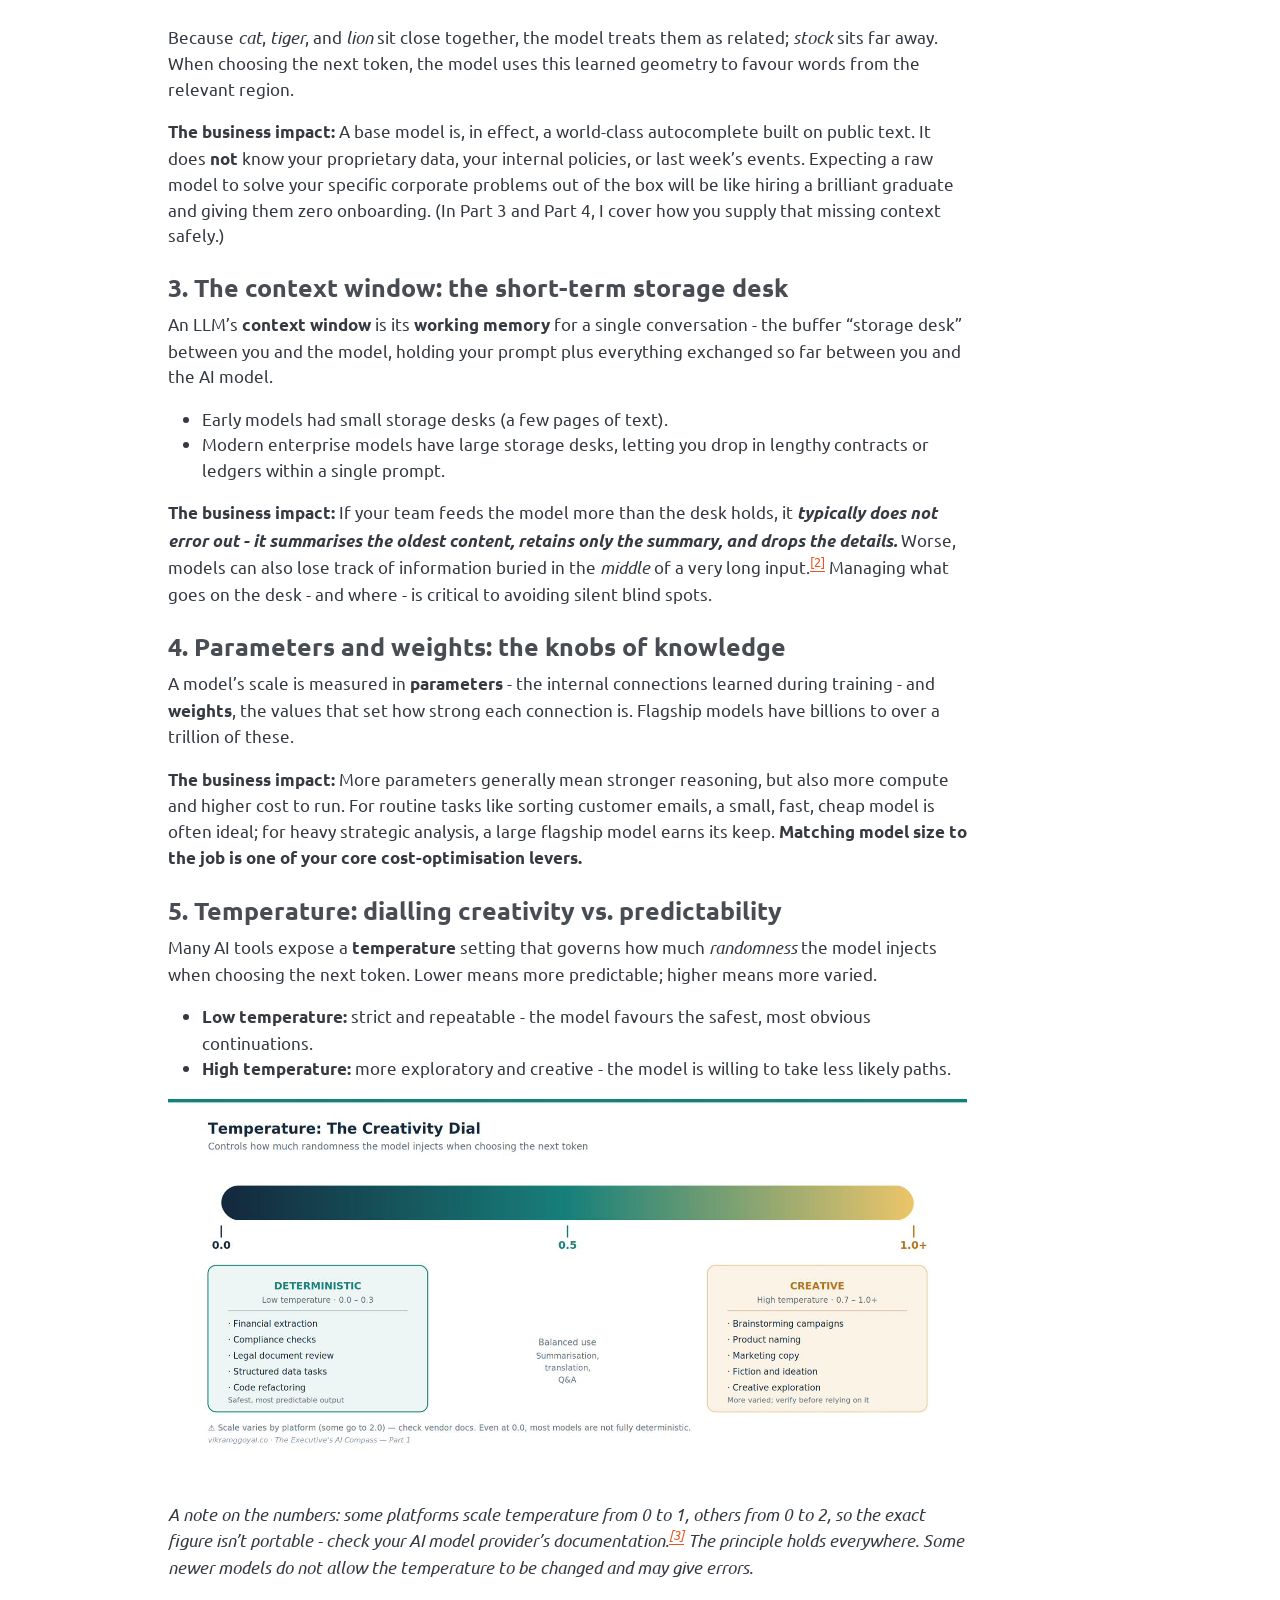
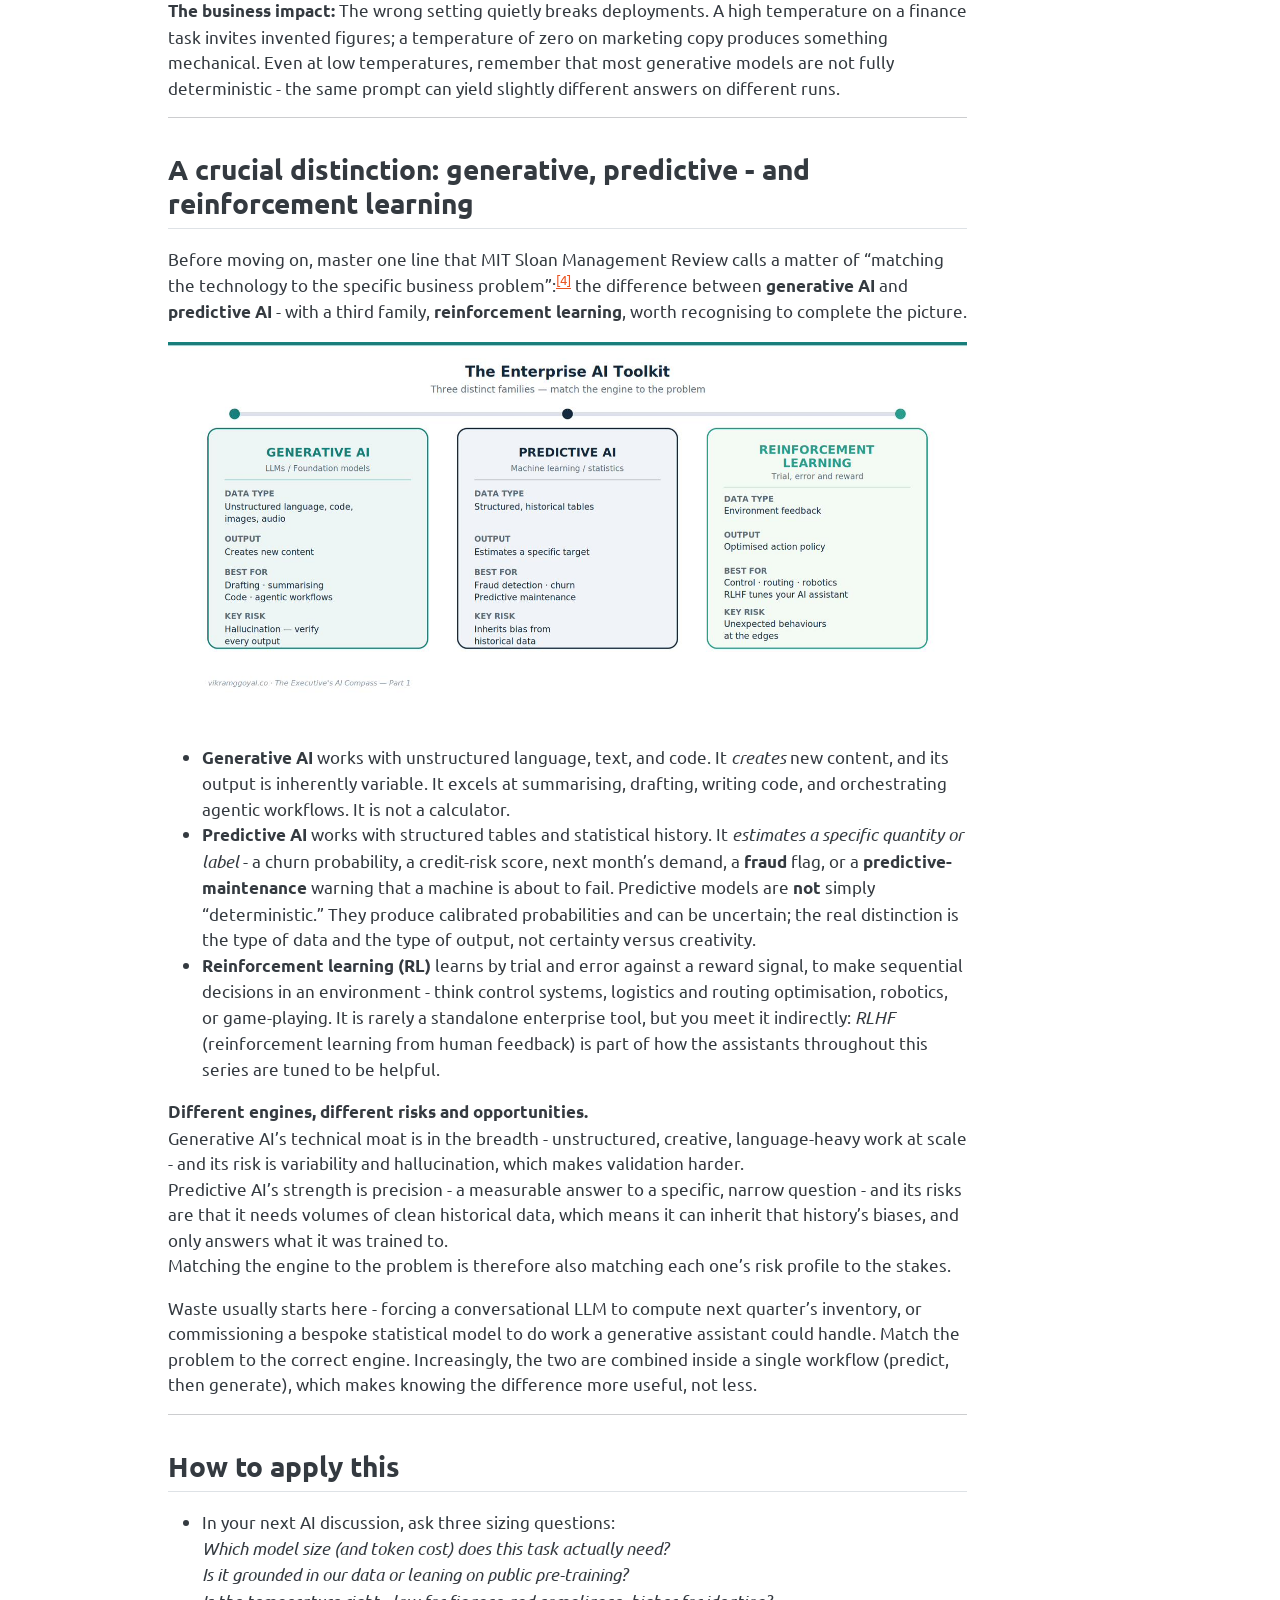
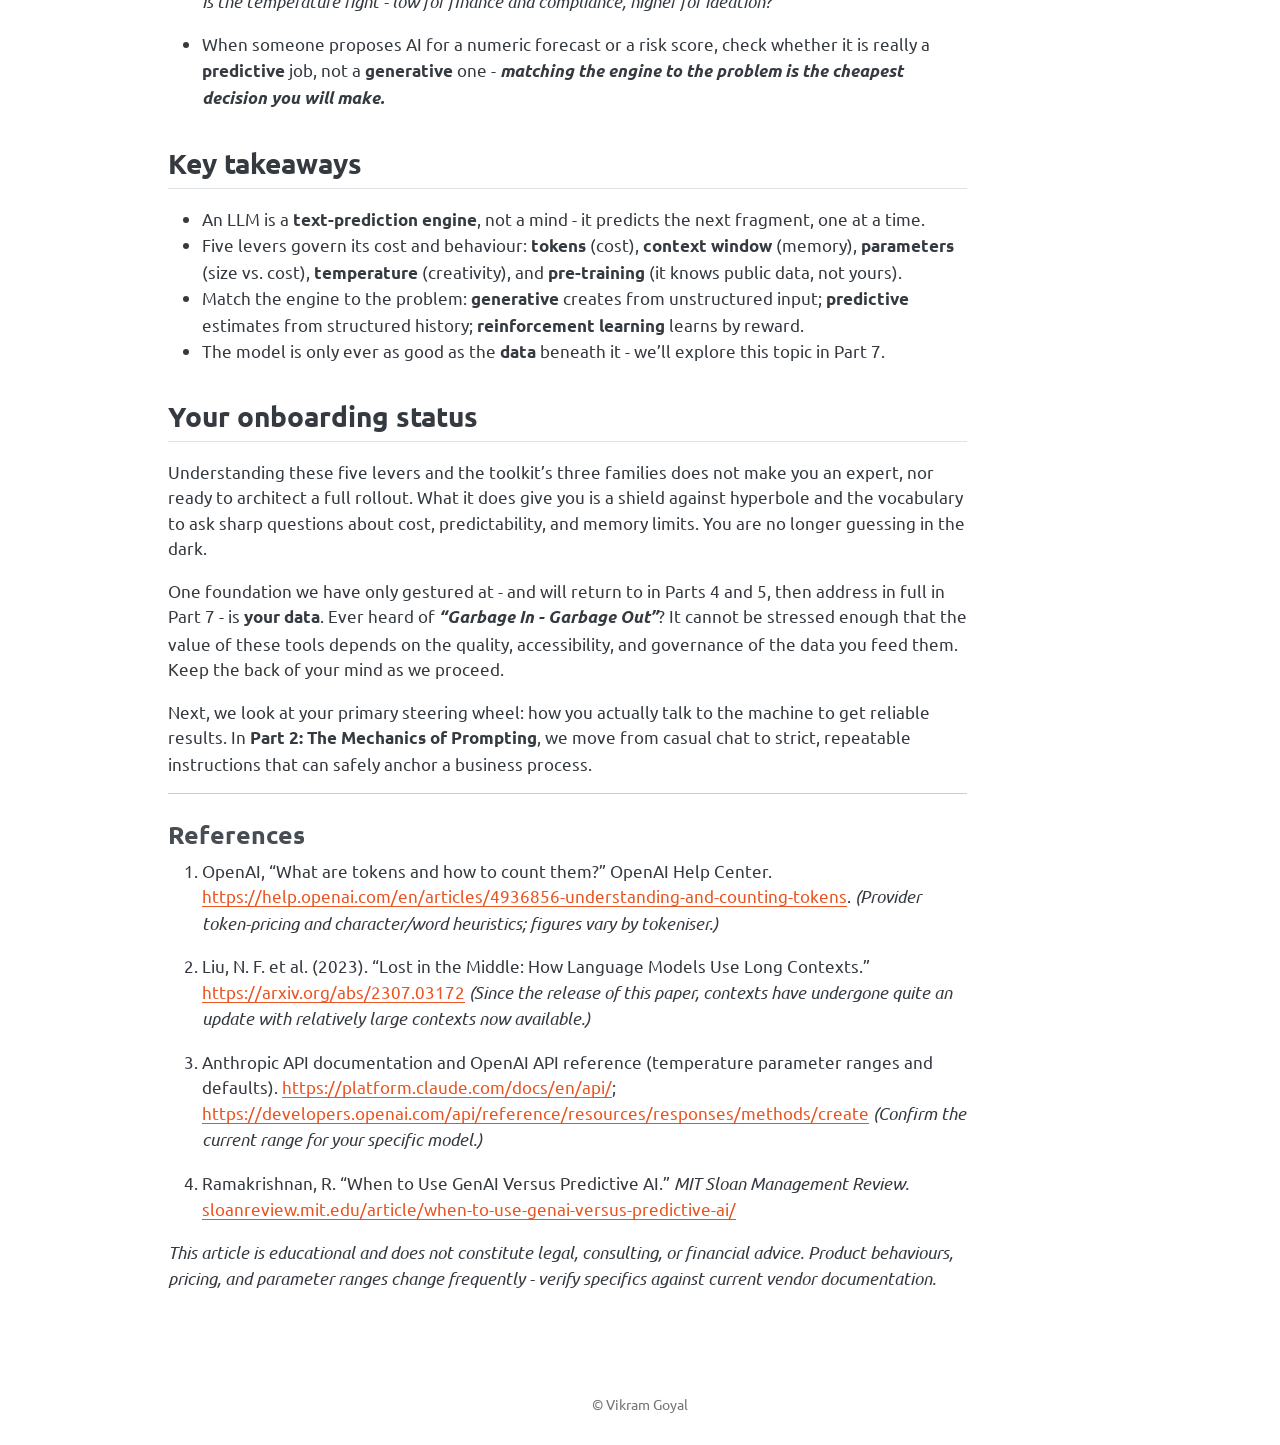
==== commit c8868ec6: "Built site for gh-pages" ====
--- a/posts/executives-ai-compass-part-1/index.html
+++ b/posts/executives-ai-compass-part-1/index.html
@@ -8,9 +8,9 @@
 
 <meta name="author" content="Vikram Goyal">
 <meta name="dcterms.date" content="2026-08-08">
-<meta name="description" content="The foundational building blocks of an LLM for leaders: tokens, word maps, memory, parameters, and creativity — plus how to match the right AI engine to the problem.">
-
-<title>The Executive’s AI Compass — Part 1: Demystifying the Digital Brain – Vikram G Goyal</title>
+<meta name="description" content="The foundational building blocks of an LLM for leaders: tokens, word maps, memory, parameters, and creativity - plus how to match the right AI engine to the problem.">
+
+<title>The Executive’s AI Compass - Part 1: Demystifying the Digital Brain – Vikram G Goyal</title>
 <style>
 /* Default styles provided by pandoc.
 ** See https://pandoc.org/MANUAL.html#variables-for-html for config info.
@@ -80,6 +80,14 @@
 
 
 <link rel="stylesheet" href="../../styles/print.css">
+<meta property="og:title" content="The Executive’s AI Compass - Part 1: Demystifying the Digital Brain – Vikram G Goyal">
+<meta property="og:description" content="The foundational building blocks of an LLM for leaders: tokens, word maps, memory, parameters, and creativity - plus how to match the right AI engine to the problem.">
+<meta property="og:image" content="https://vikramggoyal.co/posts/executives-ai-compass-part-1/img-p1-1-to-visualise-how-data-moves-through-this-e.jpg">
+<meta property="og:site_name" content="Vikram G Goyal">
+<meta name="twitter:title" content="The Executive’s AI Compass - Part 1: Demystifying the Digital Brain – Vikram G Goyal">
+<meta name="twitter:description" content="The foundational building blocks of an LLM for leaders: tokens, word maps, memory, parameters, and creativity - plus how to match the right AI engine to the problem.">
+<meta name="twitter:image" content="https://vikramggoyal.co/posts/executives-ai-compass-part-1/img-p1-1-to-visualise-how-data-moves-through-this-e.jpg">
+<meta name="twitter:card" content="summary_large_image">
 </head>
 
 <body class="nav-fixed quarto-light">
@@ -149,10 +157,10 @@
 <header id="title-block-header" class="quarto-title-block default page-columns page-full">
   <div class="quarto-title-banner page-columns page-full">
     <div class="quarto-title column-body">
-      <h1 class="title">The Executive’s AI Compass — Part 1: Demystifying the Digital Brain</h1>
+      <h1 class="title">The Executive’s AI Compass - Part 1: Demystifying the Digital Brain</h1>
                   <div>
         <div class="description">
-          The foundational building blocks of an LLM for leaders: tokens, word maps, memory, parameters, and creativity — plus how to match the right AI engine to the problem.
+          The foundational building blocks of an LLM for leaders: tokens, word maps, memory, parameters, and creativity - plus how to match the right AI engine to the problem.
         </div>
       </div>
                           <div class="quarto-categories">
@@ -201,7 +209,7 @@
   <li><a href="#parameters-and-weights-the-knobs-of-knowledge" id="toc-parameters-and-weights-the-knobs-of-knowledge" class="nav-link" data-scroll-target="#parameters-and-weights-the-knobs-of-knowledge">4. Parameters and weights: the knobs of knowledge</a></li>
   <li><a href="#temperature-dialling-creativity-vs.-predictability" id="toc-temperature-dialling-creativity-vs.-predictability" class="nav-link" data-scroll-target="#temperature-dialling-creativity-vs.-predictability">5. Temperature: dialling creativity vs.&nbsp;predictability</a></li>
   </ul></li>
-  <li><a href="#a-crucial-distinction-generative-predictive-and-reinforcement-learning" id="toc-a-crucial-distinction-generative-predictive-and-reinforcement-learning" class="nav-link" data-scroll-target="#a-crucial-distinction-generative-predictive-and-reinforcement-learning">A crucial distinction: generative, predictive — and reinforcement learning</a></li>
+  <li><a href="#a-crucial-distinction-generative-predictive---and-reinforcement-learning" id="toc-a-crucial-distinction-generative-predictive---and-reinforcement-learning" class="nav-link" data-scroll-target="#a-crucial-distinction-generative-predictive---and-reinforcement-learning">A crucial distinction: generative, predictive - and reinforcement learning</a></li>
   <li><a href="#how-to-apply-this" id="toc-how-to-apply-this" class="nav-link" data-scroll-target="#how-to-apply-this">How to apply this</a></li>
   <li><a href="#key-takeaways" id="toc-key-takeaways" class="nav-link" data-scroll-target="#key-takeaways">Key takeaways</a></li>
   <li><a href="#your-onboarding-status" id="toc-your-onboarding-status" class="nav-link" data-scroll-target="#your-onboarding-status">Your onboarding status</a>
@@ -250,24 +258,24 @@
 <section id="the-eight-part-series-map" class="level2">
 <h2 class="anchored" data-anchor-id="the-eight-part-series-map">The eight-part series map</h2>
 <ul>
-<li><strong>Part 1: Demystifying the Digital Brain</strong> — the foundational building blocks: tokens, word maps, memory, parameters, and creativity.</li>
-<li><strong>Part 2: The Mechanics of Prompting</strong> — how instructions translate into outputs, and how to engineer reliable prompts.</li>
-<li><strong>Part 3: The Dawn of Agentic AI</strong> — moving beyond a chat box into automated, data-grounded workflows.</li>
-<li><strong>Part 4: Architectural Fluency</strong> — evaluating vendors, custom builds, cloud service models, regulation, and governance guardrails.</li>
-<li><strong>Part 5: Leading Enterprise AI Projects</strong> — a fluency framework, an execution playbook, value measurement, and managing human friction.</li>
-<li><strong>Part 6: The Operating Model</strong> — the talent, roles, and organisational structure that turn individual fluency into institutional capability.</li>
-<li><strong>Part 7: The Data Foundation</strong> — the data culture, quality, readiness, and strategy that everything else depends on.</li>
-<li><strong>Part 8: When AI Joins the Management System</strong> — algorithmic management, human-plus-machine “superminds,” and how leadership itself changes.</li>
-<li><strong>Bonus: Downloadable Artefacts for Leading AI Projects</strong> — one-page ready reckoners plus a full AI-project implementation checklist.</li>
+<li><strong>Part 1: Demystifying the Digital Brain</strong> - the foundational building blocks: tokens, word maps, memory, parameters, and creativity.</li>
+<li><strong>Part 2: The Mechanics of Prompting</strong> - how instructions translate into outputs, and how to engineer reliable prompts.</li>
+<li><strong>Part 3: The Dawn of Agentic AI</strong> - moving beyond a chat box into automated, data-grounded workflows.</li>
+<li><strong>Part 4: Architectural Fluency</strong> - evaluating vendors, custom builds, cloud service models, regulation, and governance guardrails.</li>
+<li><strong>Part 5: Leading Enterprise AI Projects</strong> - a fluency framework, an execution playbook, value measurement, and managing human friction.</li>
+<li><strong>Part 6: The Operating Model</strong> - the talent, roles, and organisational structure that turn individual fluency into institutional capability.</li>
+<li><strong>Part 7: The Data Foundation</strong> - the data culture, quality, readiness, and strategy that everything else depends on.</li>
+<li><strong>Part 8: When AI Joins the Management System</strong> - algorithmic management, human-plus-machine “superminds,” and how leadership itself changes.</li>
+<li><strong>Bonus: Downloadable Artefacts for Leading AI Projects</strong> - one-page ready reckoners plus a full AI-project implementation checklist.</li>
 </ul>
 <hr>
 </section>
 <section id="part-1-demystifying-the-digital-brain" class="level2">
 <h2 class="anchored" data-anchor-id="part-1-demystifying-the-digital-brain">Part 1: Demystifying the Digital Brain</h2>
 <p>If you ask a consultant how a Large Language Model (LLM) works, you will likely get a slide deck of academic jargon that could become overwhelming. One thing we do know, AI is not a mystical mind or a sentient being (not yet!). Reframe your mind to view AI for what it is: a hyper-sophisticated prediction engine that, for example, given a stretch of text, <strong>estimates the most probable next fragment</strong> - and does so repeatedly, one fragment at a time.</p>
-<p>A quick but important scoping note: this series concentrates on <strong>generative AI</strong> (the LLMs behind tools like ChatGPT, Claude, and Copilot). Modern systems are increasingly <strong>multimodal</strong> — the same underlying approach now extends to images, audio, and video — but the mechanics below are the right mental model for the language-based tools most executives will govern first.</p>
+<p>A quick but important scoping note: this series concentrates on <strong>generative AI</strong> (the LLMs behind tools like ChatGPT, Claude, and Copilot). Modern systems are increasingly <strong>multimodal</strong> - the same underlying approach now extends to images, audio, and video - but the mechanics below are the right mental model for the language-based tools most executives will govern first.</p>
 <p>To visualise how data moves through this engine, look at the core interaction loop:</p>
-<p><img src="img-p1-1-to-visualise-how-data-moves-through-this-e.jpg" class="img-fluid" alt="Diagram: the LLM interaction loop — query in, model predicts the next fragment, response added to the context window"></p>
+<p><img src="img-p1-1-to-visualise-how-data-moves-through-this-e.jpg" class="img-fluid" alt="Diagram: the LLM interaction loop - query in, model predicts the next fragment, response added to the context window"></p>
 <p>To sit confidently at the table with your technical partners, you need five foundational concepts.</p>
 <section id="tokens-the-raw-building-blocks" class="level3">
 <h3 class="anchored" data-anchor-id="tokens-the-raw-building-blocks">1. Tokens: the raw building blocks</h3>
@@ -276,24 +284,24 @@
 <li>A useful rule of thumb for English language is that one token is roughly four characters, or about three-quarters of a word.<a href="#ref-1" class="refmark">[1]</a> The exact split depends on the model’s tokeniser, so treat this as an estimate, not a law.</li>
 <li>The model uses a built-in vocabulary to map each fragment to a specific token ID.</li>
 </ul>
-<p>For example, a phrase like “AI-driven transformation” is split into several fragments, each mapped to a number (e.g., something of the form <code>&lt;15592&gt; &lt;27233&gt; &lt;11030&gt; &lt;276&gt;</code>). <em>These specific numbers are illustrative — the real IDs vary by tokeniser and are not meaningful to a business reader; the point is simply that text becomes numbers.</em></p>
+<p>For example, a phrase like “AI-driven transformation” is split into several fragments, each mapped to a number (e.g., something of the form <code>&lt;15592&gt; &lt;27233&gt; &lt;11030&gt; &lt;276&gt;</code>). <em>These specific numbers are illustrative - the real IDs vary by tokeniser and are not meaningful to a business reader; the point is simply that text becomes numbers.</em></p>
 <p><strong>The business impact:</strong> Tokens are the unit of AI economics. Most providers charge by the number of tokens processed - both what you send in and what the model generates.<a href="#ref-1" class="refmark">[1]</a> Bloated, poorly structured prompts and oversized documents translate directly into higher bills, so <strong>prompt discipline is a genuine cost lever.</strong></p>
 </section>
 <section id="pre-training-the-digital-neighbourhood-map" class="level3">
 <h3 class="anchored" data-anchor-id="pre-training-the-digital-neighbourhood-map">2. Pre-training: the digital neighbourhood map</h3>
-<p>How does the model “understand” meaning? During <strong>pre-training</strong>, it reads an enormous volume of text provided to it and learns to represent each token as a set of coordinates in a high-dimensional vector space. Words that appear in similar contexts end up close together — as if grouped into neighbourhoods.</p>
+<p>How does the model “understand” meaning? During <strong>pre-training</strong>, it reads an enormous volume of text provided to it and learns to represent each token as a set of coordinates in a high-dimensional vector space. Words that appear in similar contexts end up close together - as if grouped into neighbourhoods.</p>
 <p><img src="img-p1-2-2-pre-training-the-digital-neighbourhood-m.jpg" class="img-fluid" alt="2. Pre-training: the digital neighbourhood map"></p>
 <p>Because <em>cat</em>, <em>tiger</em>, and <em>lion</em> sit close together, the model treats them as related; <em>stock</em> sits far away. When choosing the next token, the model uses this learned geometry to favour words from the relevant region.</p>
 <p><strong>The business impact:</strong> A base model is, in effect, a world-class autocomplete built on public text. It does <strong>not</strong> know your proprietary data, your internal policies, or last week’s events. Expecting a raw model to solve your specific corporate problems out of the box will be like hiring a brilliant graduate and giving them zero onboarding. (In Part 3 and Part 4, I cover how you supply that missing context safely.)</p>
 </section>
 <section id="the-context-window-the-short-term-storage-desk" class="level3">
 <h3 class="anchored" data-anchor-id="the-context-window-the-short-term-storage-desk">3. The context window: the short-term storage desk</h3>
-<p>An LLM’s <strong>context window</strong> is its <strong>working memory</strong> for a single conversation — the buffer “storage desk” between you and the model, holding your prompt plus everything exchanged so far between you and the AI model.</p>
+<p>An LLM’s <strong>context window</strong> is its <strong>working memory</strong> for a single conversation - the buffer “storage desk” between you and the model, holding your prompt plus everything exchanged so far between you and the AI model.</p>
 <ul>
 <li>Early models had small storage desks (a few pages of text).</li>
 <li>Modern enterprise models have large storage desks, letting you drop in lengthy contracts or ledgers within a single prompt.</li>
 </ul>
-<p><strong>The business impact:</strong> If your team feeds the model more than the desk holds, it <strong><em>typically does not error out — it summarises the oldest content, retains only the summary, and drops the details.</em></strong> Worse, models can also lose track of information buried in the <em>middle</em> of a very long input.<a href="#ref-2" class="refmark">[2]</a> Managing what goes on the desk - and where - is critical to avoiding silent blind spots.</p>
+<p><strong>The business impact:</strong> If your team feeds the model more than the desk holds, it <strong><em>typically does not error out - it summarises the oldest content, retains only the summary, and drops the details.</em></strong> Worse, models can also lose track of information buried in the <em>middle</em> of a very long input.<a href="#ref-2" class="refmark">[2]</a> Managing what goes on the desk - and where - is critical to avoiding silent blind spots.</p>
 </section>
 <section id="parameters-and-weights-the-knobs-of-knowledge" class="level3">
 <h3 class="anchored" data-anchor-id="parameters-and-weights-the-knobs-of-knowledge">4. Parameters and weights: the knobs of knowledge</h3>
@@ -304,19 +312,19 @@
 <h3 class="anchored" data-anchor-id="temperature-dialling-creativity-vs.-predictability">5. Temperature: dialling creativity vs.&nbsp;predictability</h3>
 <p>Many AI tools expose a <strong>temperature</strong> setting that governs how much <em>randomness</em> the model injects when choosing the next token. Lower means more predictable; higher means more varied.</p>
 <ul>
-<li><strong>Low temperature:</strong> strict and repeatable — the model favours the safest, most obvious continuations.</li>
-<li><strong>High temperature:</strong> more exploratory and creative — the model is willing to take less likely paths.</li>
+<li><strong>Low temperature:</strong> strict and repeatable - the model favours the safest, most obvious continuations.</li>
+<li><strong>High temperature:</strong> more exploratory and creative - the model is willing to take less likely paths.</li>
 </ul>
 <p><img src="img-p1-3-5-temperature-dialling-creativity-vs-predi.jpg" class="img-fluid" alt="Diagram: the temperature scale from deterministic and strict to creative and unpredictable"></p>
-<p><em>A note on the numbers: some platforms scale temperature from 0 to 1, others from 0 to 2, so the exact figure isn’t portable — check your AI model provider’s documentation.<a href="#ref-3" class="refmark">[3]</a> The principle holds everywhere. Some newer models do not allow the temperature to be changed and may give errors.</em></p>
-<p><strong>The business impact:</strong> The wrong setting quietly breaks deployments. A high temperature on a finance task invites invented figures; a temperature of zero on marketing copy produces something mechanical. Even at low temperatures, remember that most generative models are not fully deterministic — the same prompt can yield slightly different answers on different runs.</p>
+<p><em>A note on the numbers: some platforms scale temperature from 0 to 1, others from 0 to 2, so the exact figure isn’t portable - check your AI model provider’s documentation.<a href="#ref-3" class="refmark">[3]</a> The principle holds everywhere. Some newer models do not allow the temperature to be changed and may give errors.</em></p>
+<p><strong>The business impact:</strong> The wrong setting quietly breaks deployments. A high temperature on a finance task invites invented figures; a temperature of zero on marketing copy produces something mechanical. Even at low temperatures, remember that most generative models are not fully deterministic - the same prompt can yield slightly different answers on different runs.</p>
 <hr>
 </section>
 </section>
-<section id="a-crucial-distinction-generative-predictive-and-reinforcement-learning" class="level2">
-<h2 class="anchored" data-anchor-id="a-crucial-distinction-generative-predictive-and-reinforcement-learning">A crucial distinction: generative, predictive — and reinforcement learning</h2>
-<p>Before moving on, master one line that MIT Sloan Management Review calls a matter of “matching the technology to the specific business problem”:<a href="#ref-4" class="refmark">[4]</a> the difference between <strong>generative AI</strong> and <strong>predictive AI</strong> — with a third family, <strong>reinforcement learning</strong>, worth recognising to complete the picture.</p>
-<p><img src="img-p1-4-a-crucial-distinction-generative-predictiv.jpg" class="img-fluid" alt="A crucial distinction: generative, predictive — and reinforcement learning"></p>
+<section id="a-crucial-distinction-generative-predictive---and-reinforcement-learning" class="level2">
+<h2 class="anchored" data-anchor-id="a-crucial-distinction-generative-predictive---and-reinforcement-learning">A crucial distinction: generative, predictive - and reinforcement learning</h2>
+<p>Before moving on, master one line that MIT Sloan Management Review calls a matter of “matching the technology to the specific business problem”:<a href="#ref-4" class="refmark">[4]</a> the difference between <strong>generative AI</strong> and <strong>predictive AI</strong> - with a third family, <strong>reinforcement learning</strong>, worth recognising to complete the picture.</p>
+<p><img src="img-p1-4-a-crucial-distinction-generative-predictiv.jpg" class="img-fluid" alt="A crucial distinction: generative, predictive - and reinforcement learning"></p>
 <ul>
 <li><strong>Generative AI</strong> works with unstructured language, text, and code. It <em>creates</em> new content, and its output is inherently variable. It excels at summarising, drafting, writing code, and orchestrating agentic workflows. It is not a calculator.</li>
 <li><strong>Predictive AI</strong> works with structured tables and statistical history. It <em>estimates a specific quantity or label</em> - a churn probability, a credit-risk score, next month’s demand, a <strong>fraud</strong> flag, or a <strong>predictive-maintenance</strong> warning that a machine is about to fail. Predictive models are <strong>not</strong> simply “deterministic.” They produce calibrated probabilities and can be uncertain; the real distinction is the type of data and the type of output, not certainty versus creativity.</li>
@@ -326,7 +334,7 @@
 Generative AI’s technical moat is in the breadth - unstructured, creative, language-heavy work at scale - and its risk is variability and hallucination, which makes validation harder.<br>
 Predictive AI’s strength is precision - a measurable answer to a specific, narrow question - and its risks are that it needs volumes of clean historical data, which means it can inherit that history’s biases, and only answers what it was trained to.<br>
 Matching the engine to the problem is therefore also matching each one’s risk profile to the stakes.</p>
-<p>Waste usually starts here — forcing a conversational LLM to compute next quarter’s inventory, or commissioning a bespoke statistical model to do work a generative assistant could handle. Match the problem to the correct engine. Increasingly, the two are combined inside a single workflow (predict, then generate), which makes knowing the difference more useful, not less.</p>
+<p>Waste usually starts here - forcing a conversational LLM to compute next quarter’s inventory, or commissioning a bespoke statistical model to do work a generative assistant could handle. Match the problem to the correct engine. Increasingly, the two are combined inside a single workflow (predict, then generate), which makes knowing the difference more useful, not less.</p>
 <hr>
 </section>
 <section id="how-to-apply-this" class="level2">
@@ -335,7 +343,7 @@
 <li><p>In your next AI discussion, ask three sizing questions:<br>
 <em>Which model size (and token cost) does this task actually need?</em><br>
 <em>Is it grounded in our data or leaning on public pre-training?</em><br>
-<em>Is the temperature right — low for finance and compliance, higher for ideation?</em></p></li>
+<em>Is the temperature right - low for finance and compliance, higher for ideation?</em></p></li>
 <li><p>When someone proposes AI for a numeric forecast or a risk score, check whether it is really a <strong>predictive</strong> job, not a <strong>generative</strong> one - <strong><em>matching the engine to the problem is the cheapest decision you will make.</em></strong></p></li>
 </ul>
 </section>
@@ -345,13 +353,13 @@
 <li>An LLM is a <strong>text-prediction engine</strong>, not a mind - it predicts the next fragment, one at a time.</li>
 <li>Five levers govern its cost and behaviour: <strong>tokens</strong> (cost), <strong>context window</strong> (memory), <strong>parameters</strong> (size vs.&nbsp;cost), <strong>temperature</strong> (creativity), and <strong>pre-training</strong> (it knows public data, not yours).</li>
 <li>Match the engine to the problem: <strong>generative</strong> creates from unstructured input; <strong>predictive</strong> estimates from structured history; <strong>reinforcement learning</strong> learns by reward.</li>
-<li>The model is only ever as good as the <strong>data</strong> beneath it — we’ll explore this topic in Part 7.</li>
+<li>The model is only ever as good as the <strong>data</strong> beneath it - we’ll explore this topic in Part 7.</li>
 </ul>
 </section>
 <section id="your-onboarding-status" class="level2">
 <h2 class="anchored" data-anchor-id="your-onboarding-status">Your onboarding status</h2>
 <p>Understanding these five levers and the toolkit’s three families does not make you an expert, nor ready to architect a full rollout. What it does give you is a shield against hyperbole and the vocabulary to ask sharp questions about cost, predictability, and memory limits. You are no longer guessing in the dark.</p>
-<p>One foundation we have only gestured at — and will return to in Parts 4 and 5, then address in full in Part 7 — is <strong>your data</strong>. Ever heard of <strong><em>“Garbage In - Garbage Out”</em></strong>? It cannot be stressed enough that the value of these tools depends on the quality, accessibility, and governance of the data you feed them. Keep the back of your mind as we proceed.</p>
+<p>One foundation we have only gestured at - and will return to in Parts 4 and 5, then address in full in Part 7 - is <strong>your data</strong>. Ever heard of <strong><em>“Garbage In - Garbage Out”</em></strong>? It cannot be stressed enough that the value of these tools depends on the quality, accessibility, and governance of the data you feed them. Keep the back of your mind as we proceed.</p>
 <p>Next, we look at your primary steering wheel: how you actually talk to the machine to get reliable results. In <strong>Part 2: The Mechanics of Prompting</strong>, we move from casual chat to strict, repeatable instructions that can safely anchor a business process.</p>
 <hr>
 <section id="references" class="level3">
@@ -362,7 +370,7 @@
 <li><p><span id="ref-3"></span>Anthropic API documentation and OpenAI API reference (temperature parameter ranges and defaults). <a href="https://platform.claude.com/docs/en/api/" class="uri">https://platform.claude.com/docs/en/api/</a>; <a href="https://developers.openai.com/api/reference/resources/responses/methods/create" class="uri">https://developers.openai.com/api/reference/resources/responses/methods/create</a> <em>(Confirm the current range for your specific model.)</em></p></li>
 <li><p><span id="ref-4"></span>Ramakrishnan, R. “When to Use GenAI Versus Predictive AI.” <em>MIT Sloan Management Review.</em> <a href="https://sloanreview.mit.edu/article/when-to-use-genai-versus-predictive-ai/">sloanreview.mit.edu/article/when-to-use-genai-versus-predictive-ai/</a></p></li>
 </ol>
-<p><em>This article is educational and does not constitute legal, consulting, or financial advice. Product behaviours, pricing, and parameter ranges change frequently — verify specifics against current vendor documentation.</em></p>
+<p><em>This article is educational and does not constitute legal, consulting, or financial advice. Product behaviours, pricing, and parameter ranges change frequently - verify specifics against current vendor documentation.</em></p>
 
 
 </section>
